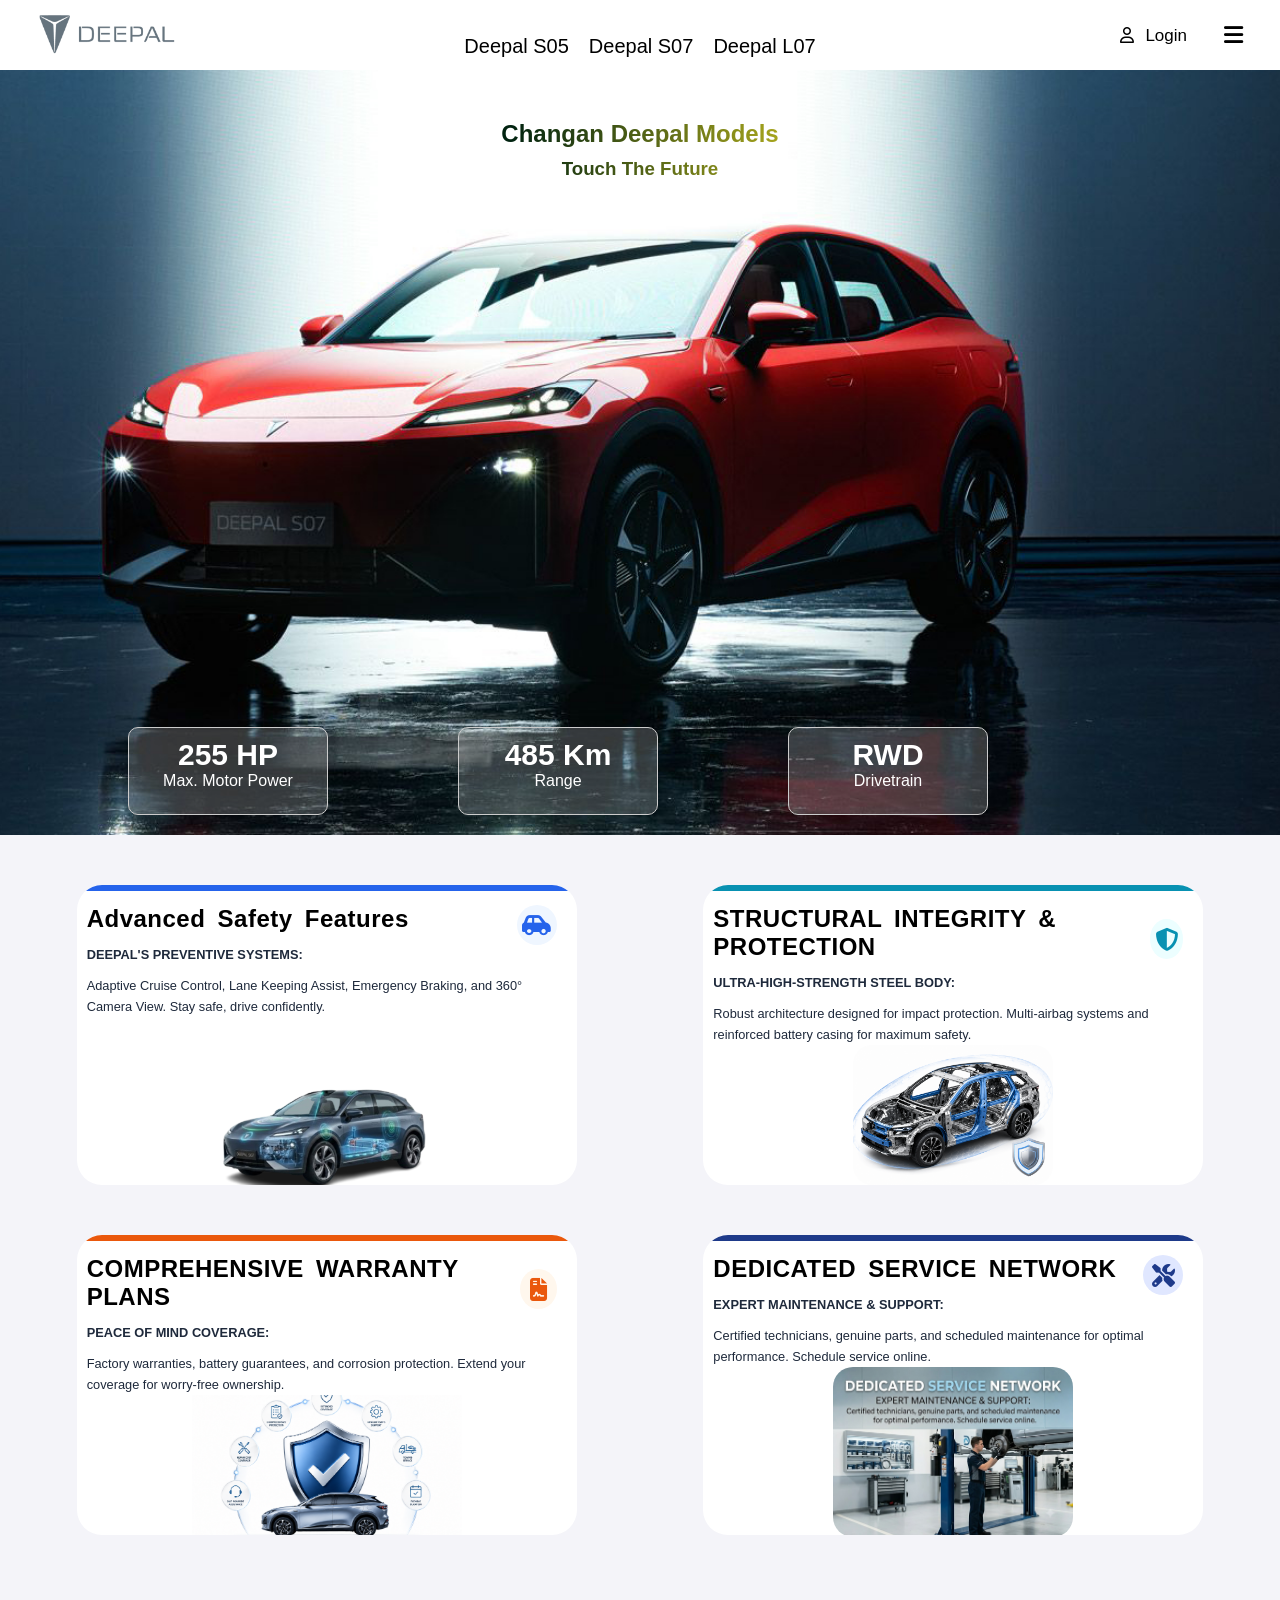
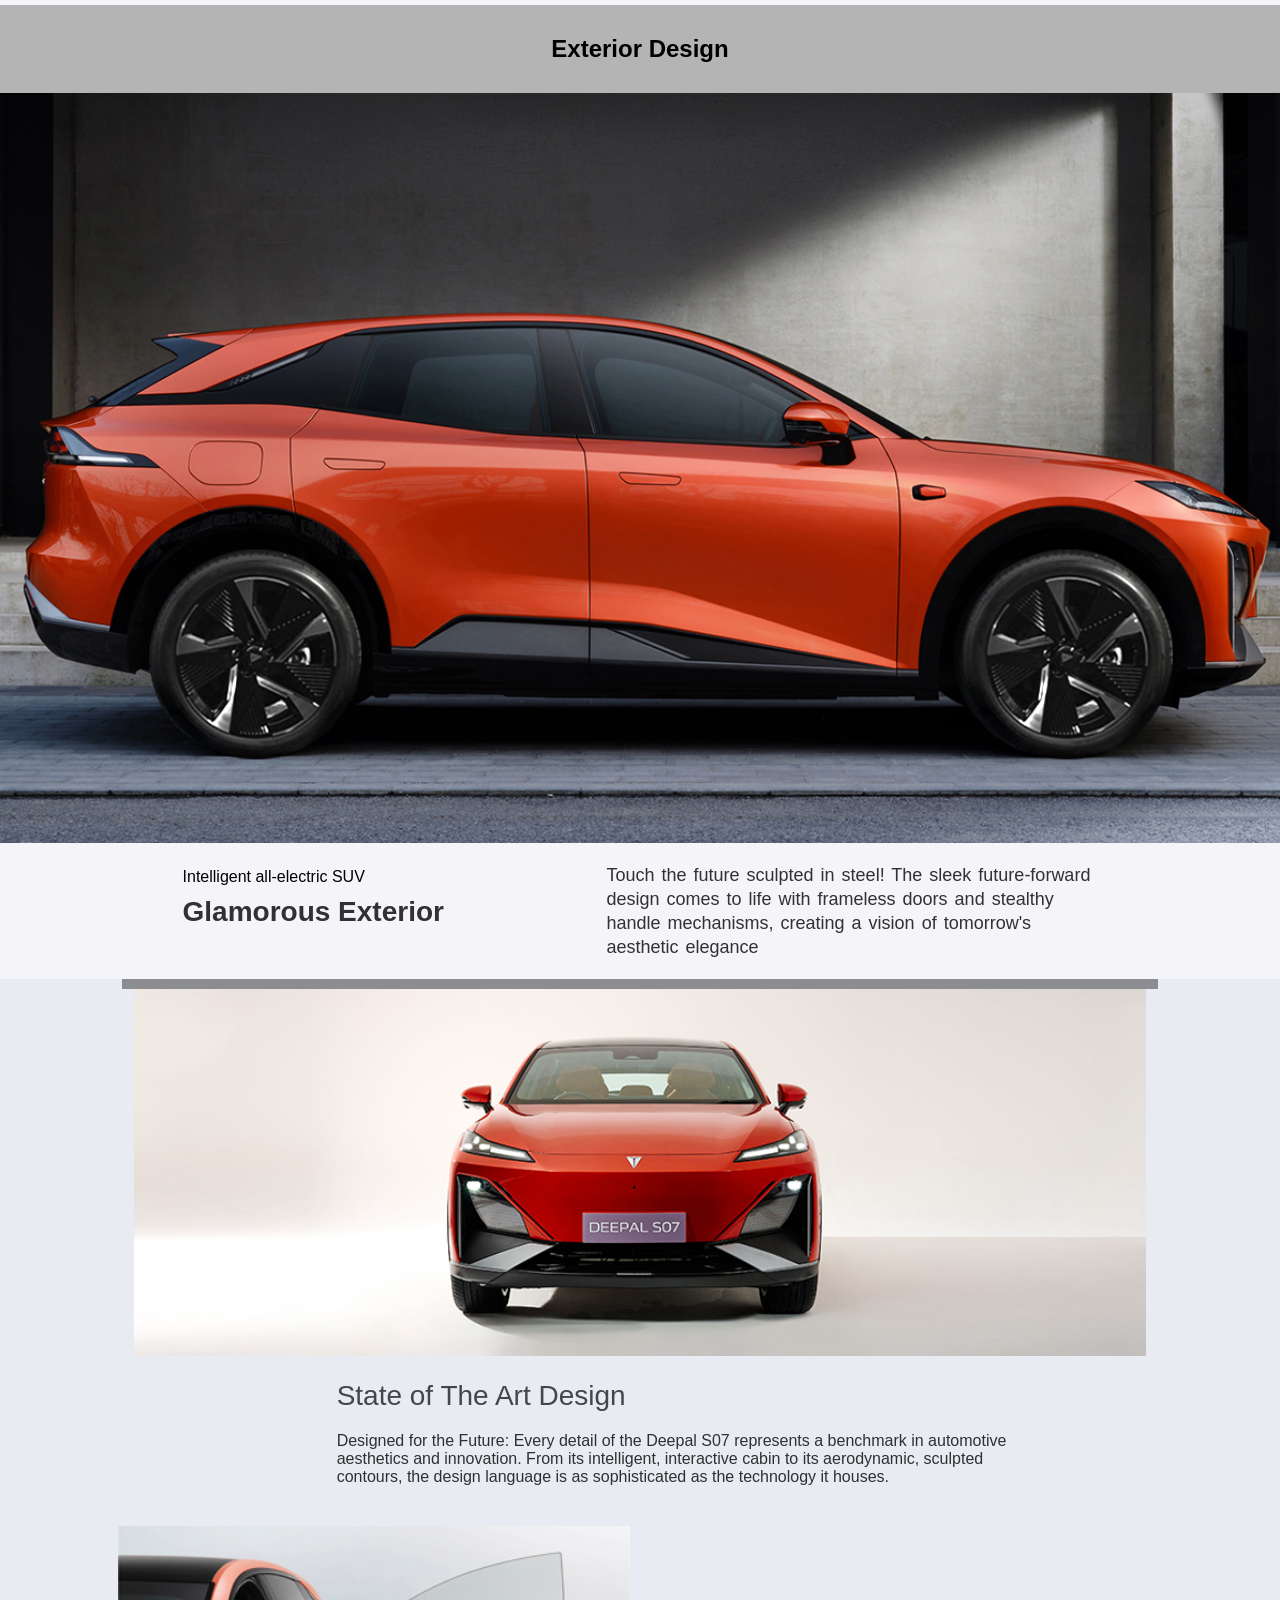
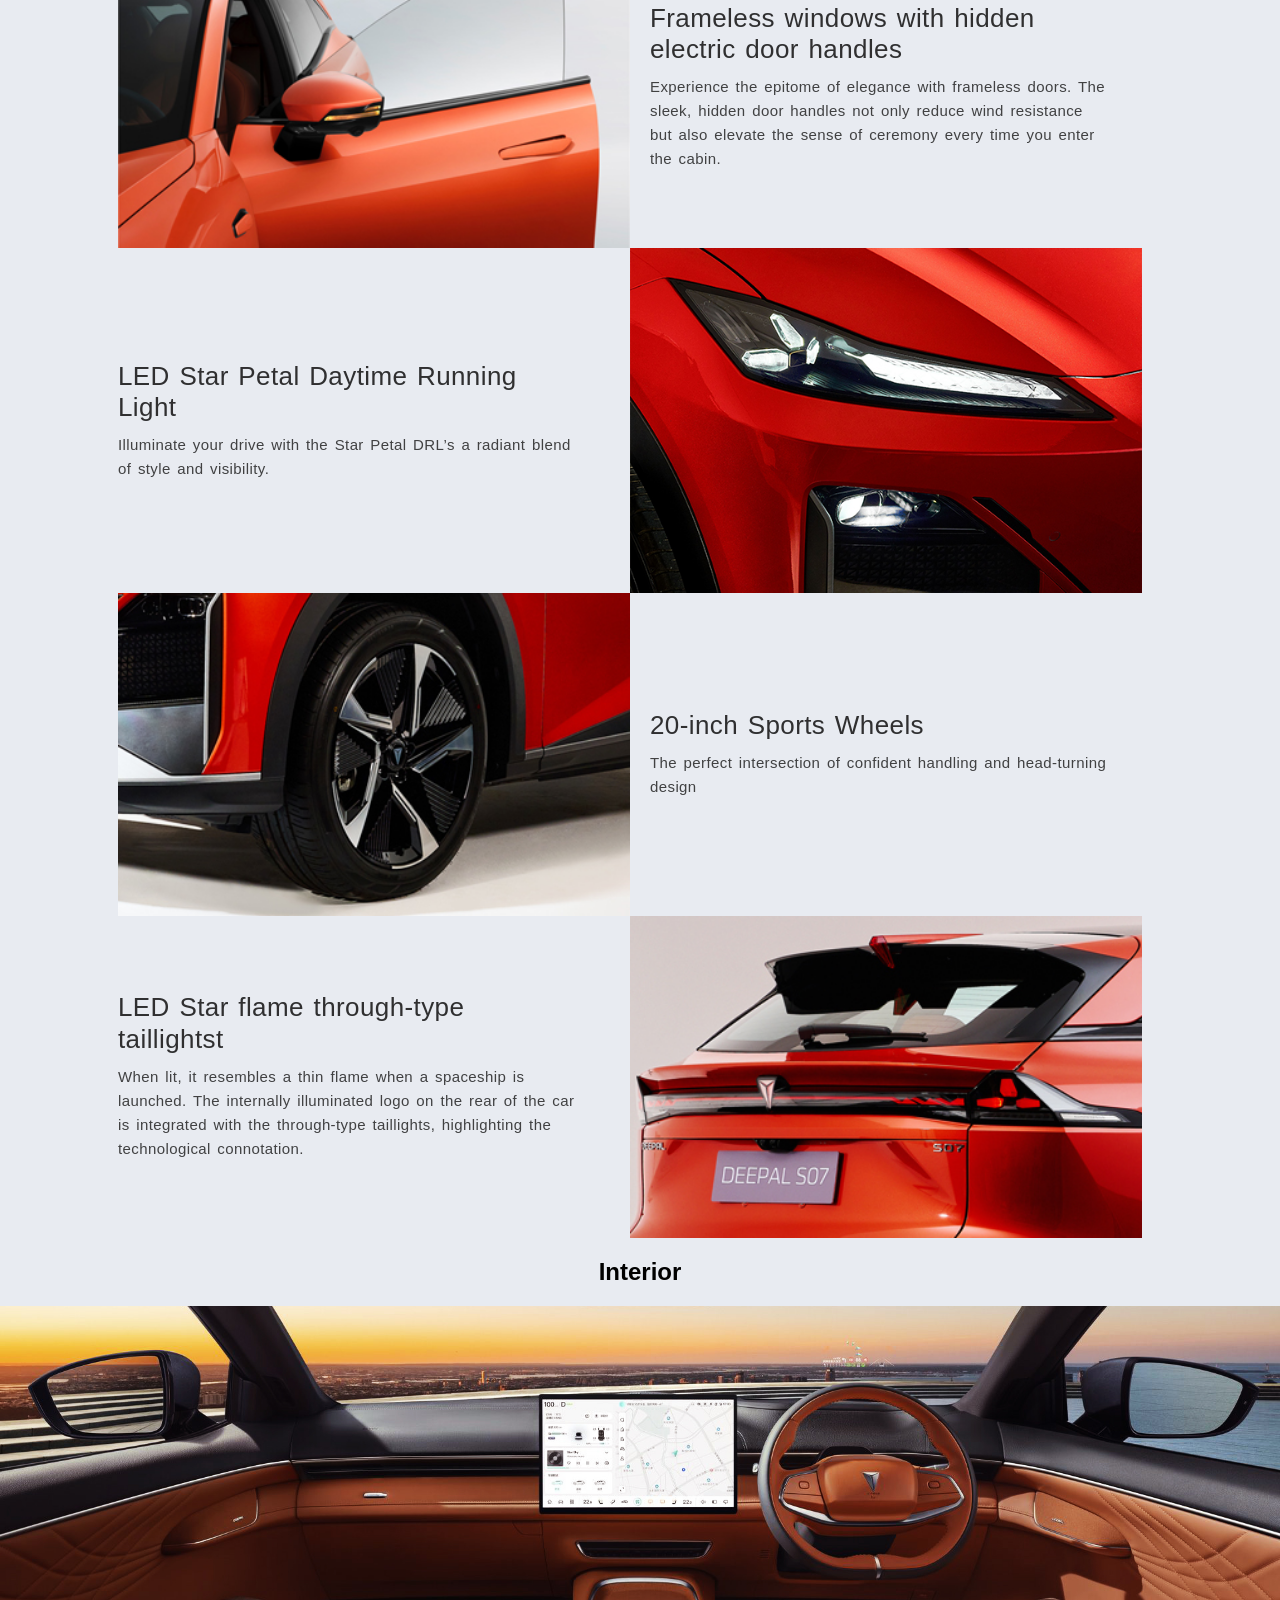
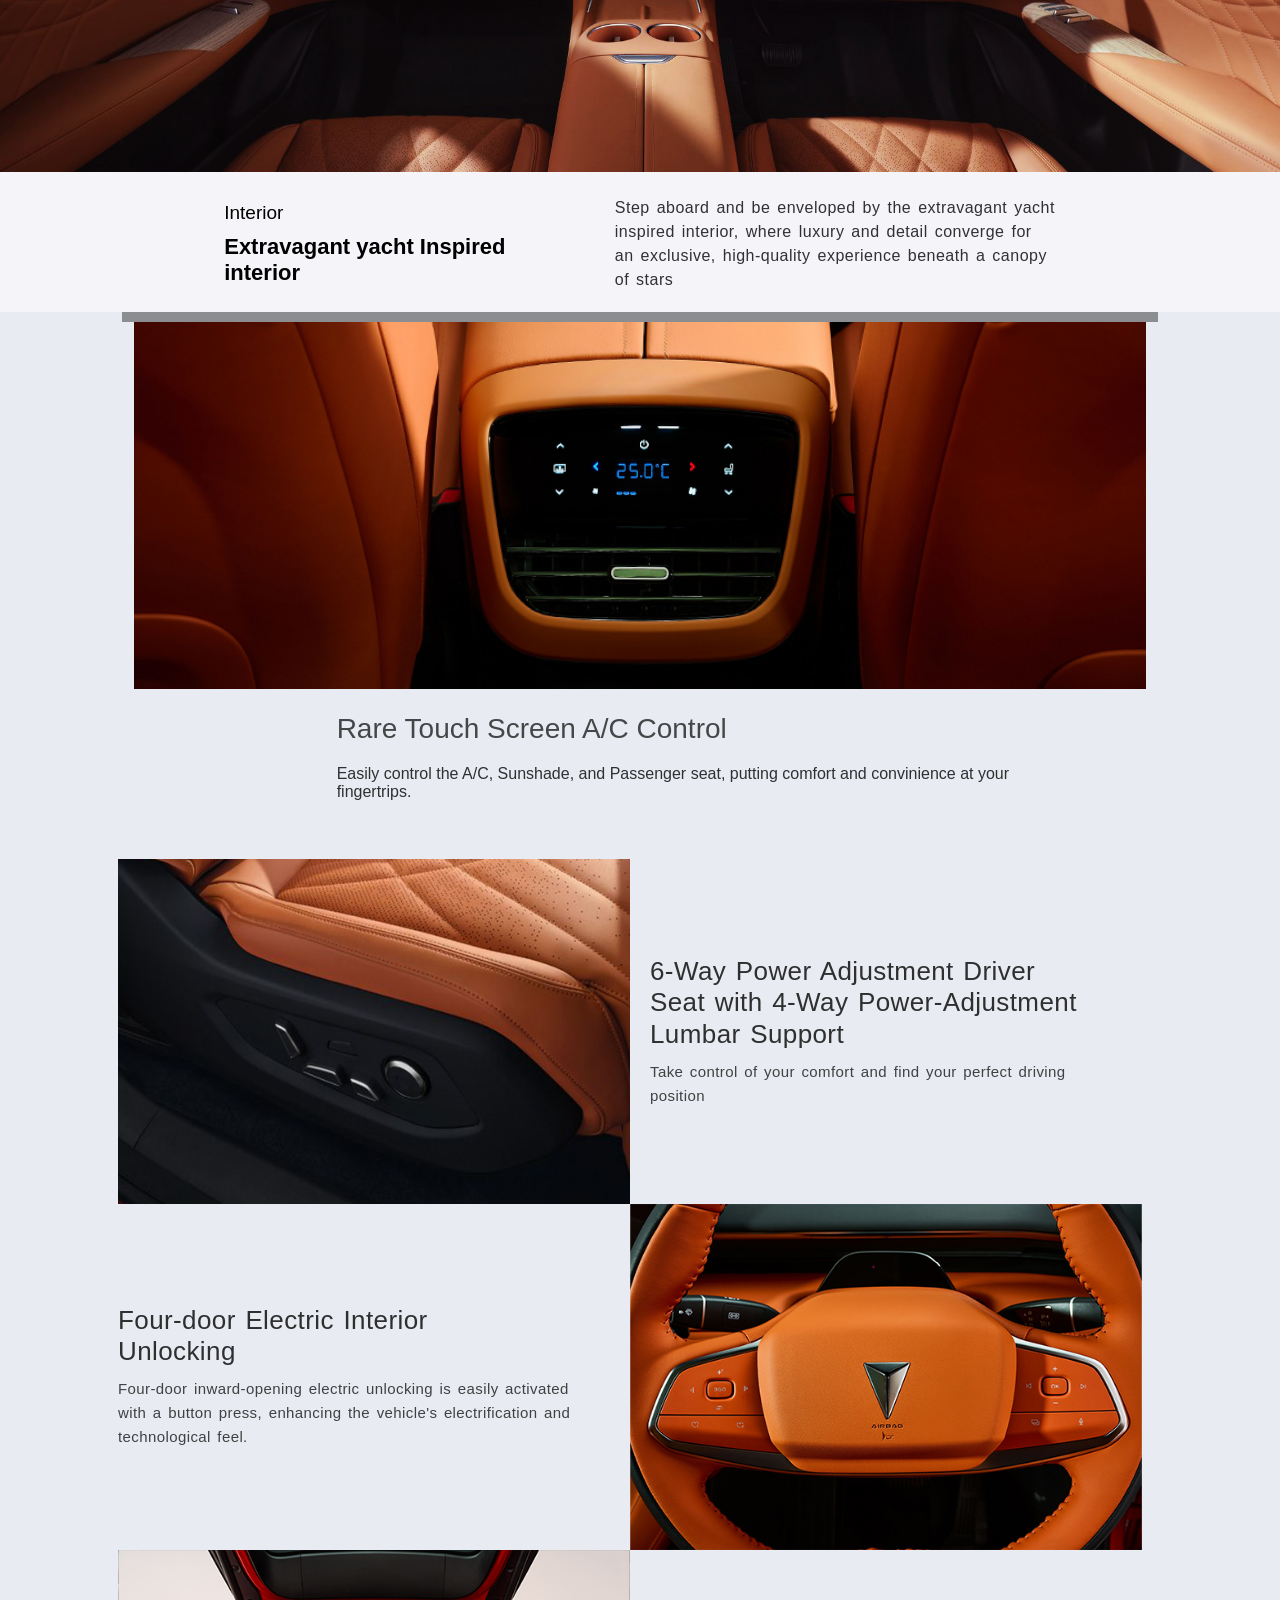
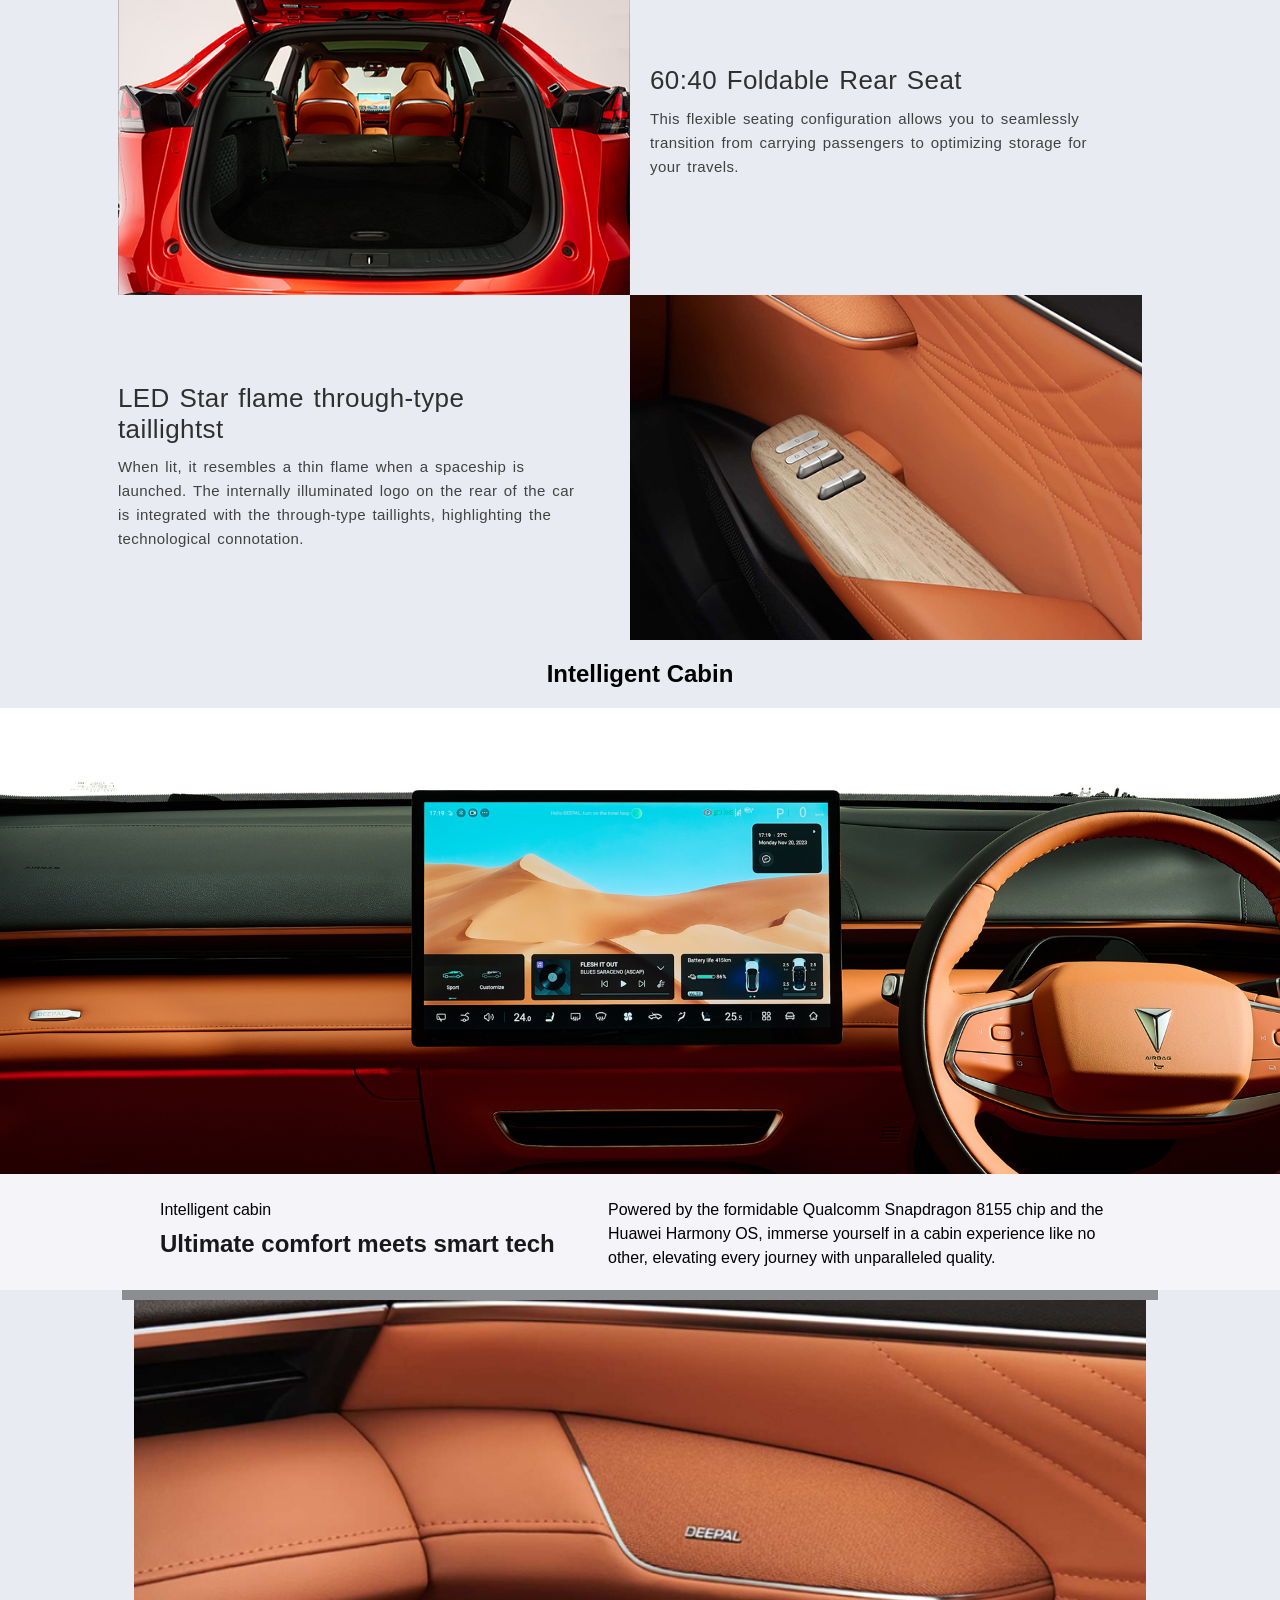
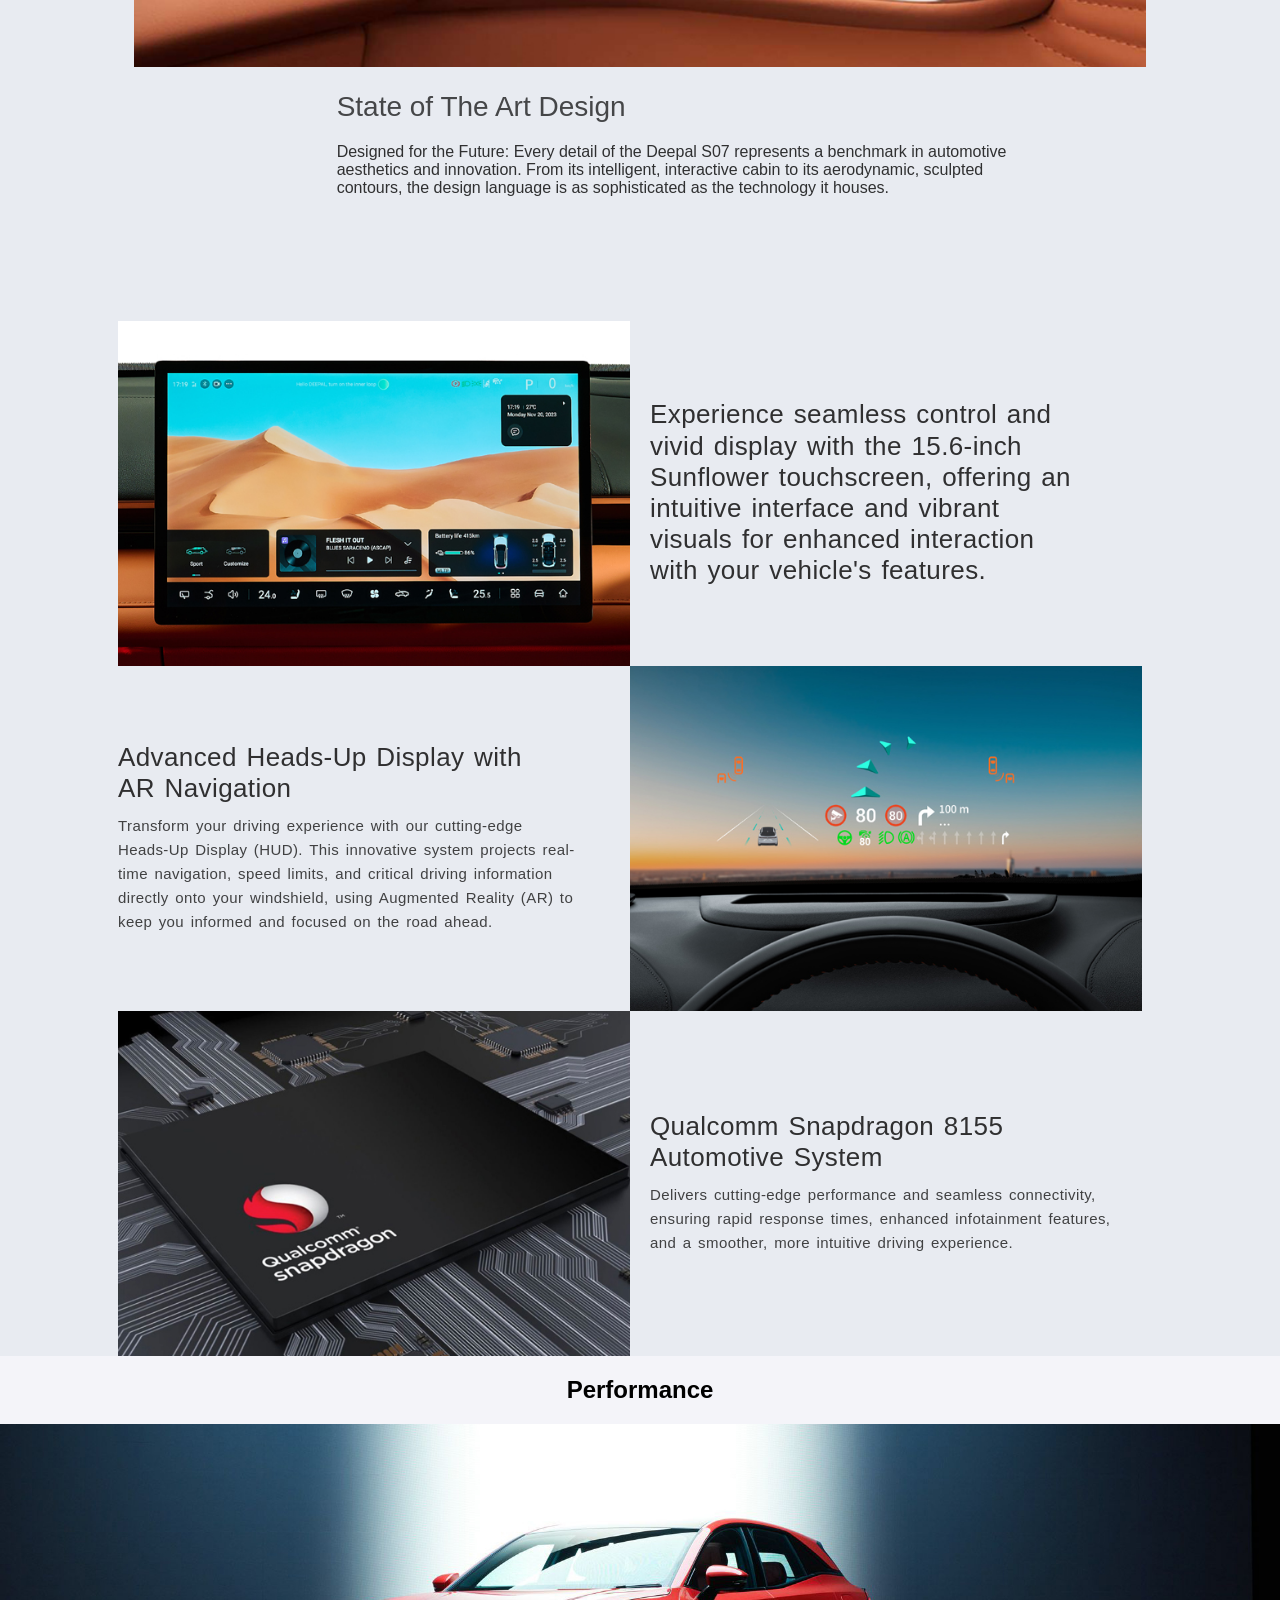
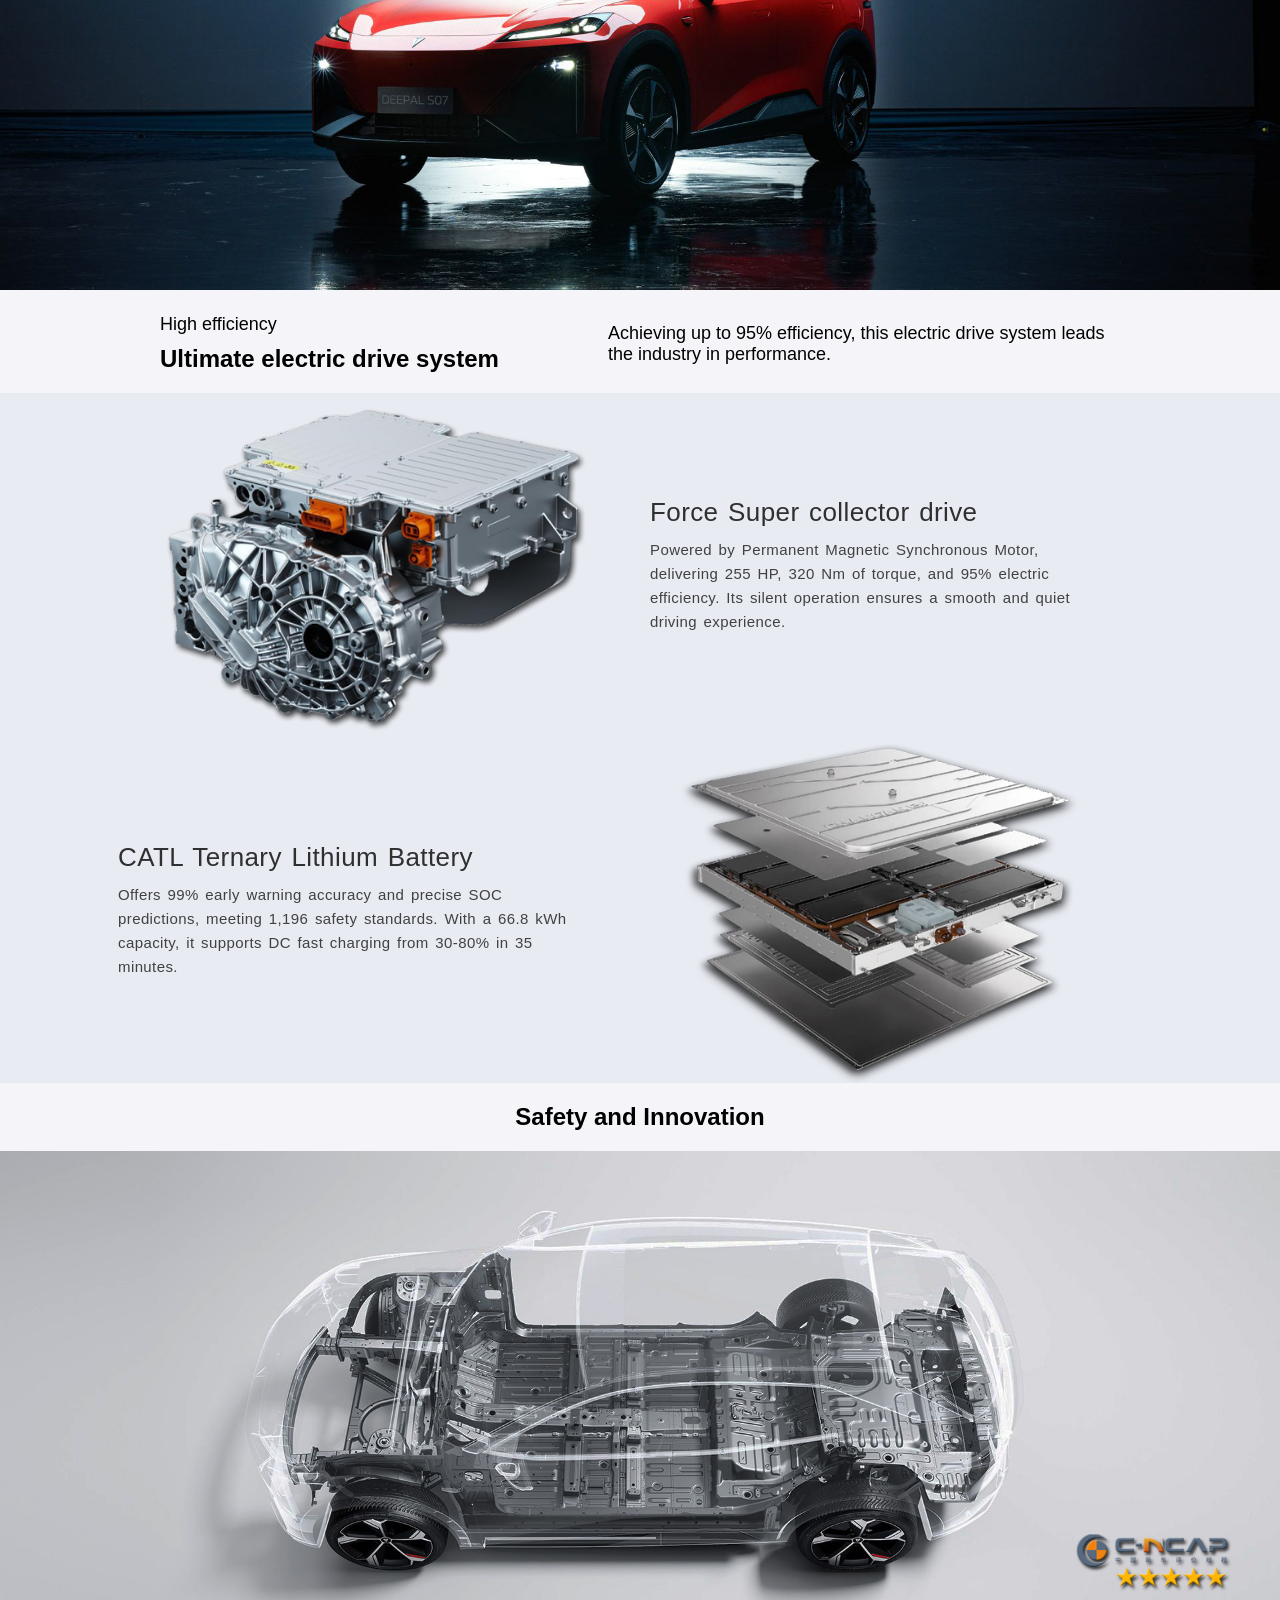
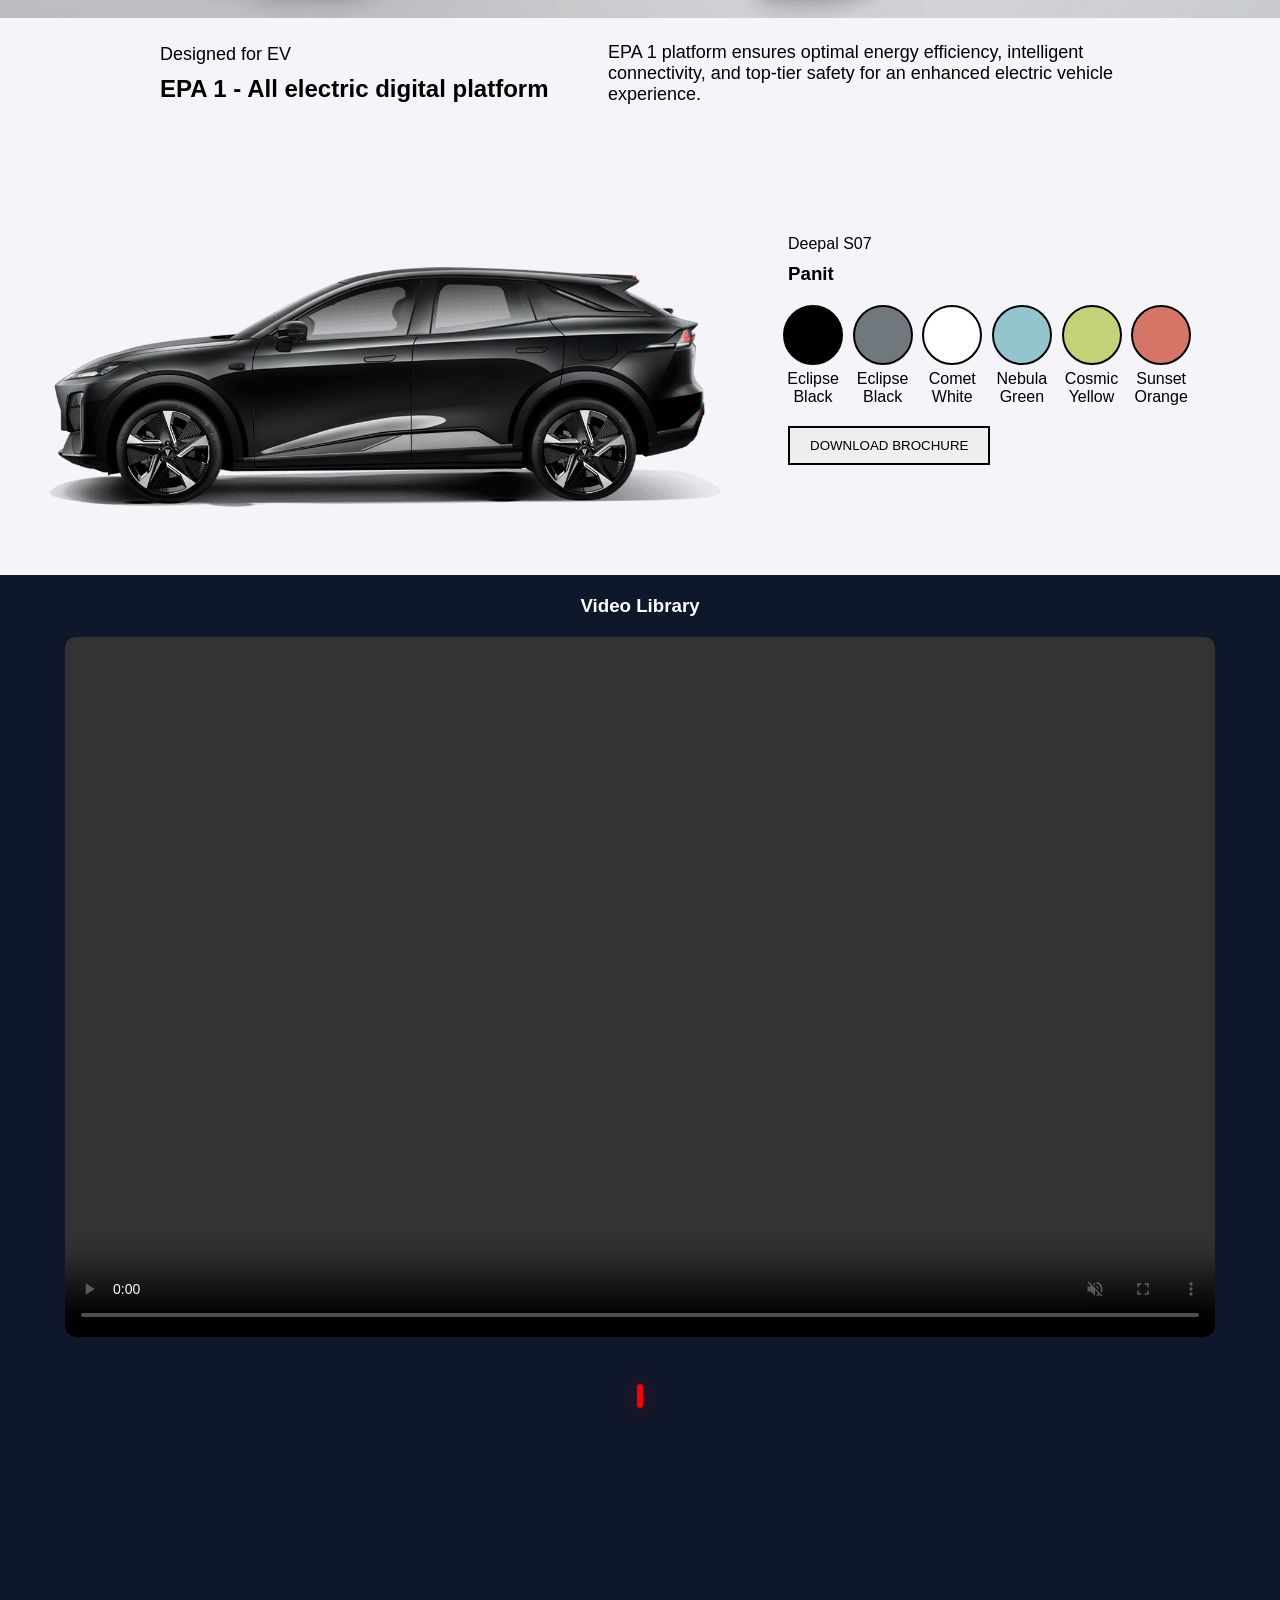
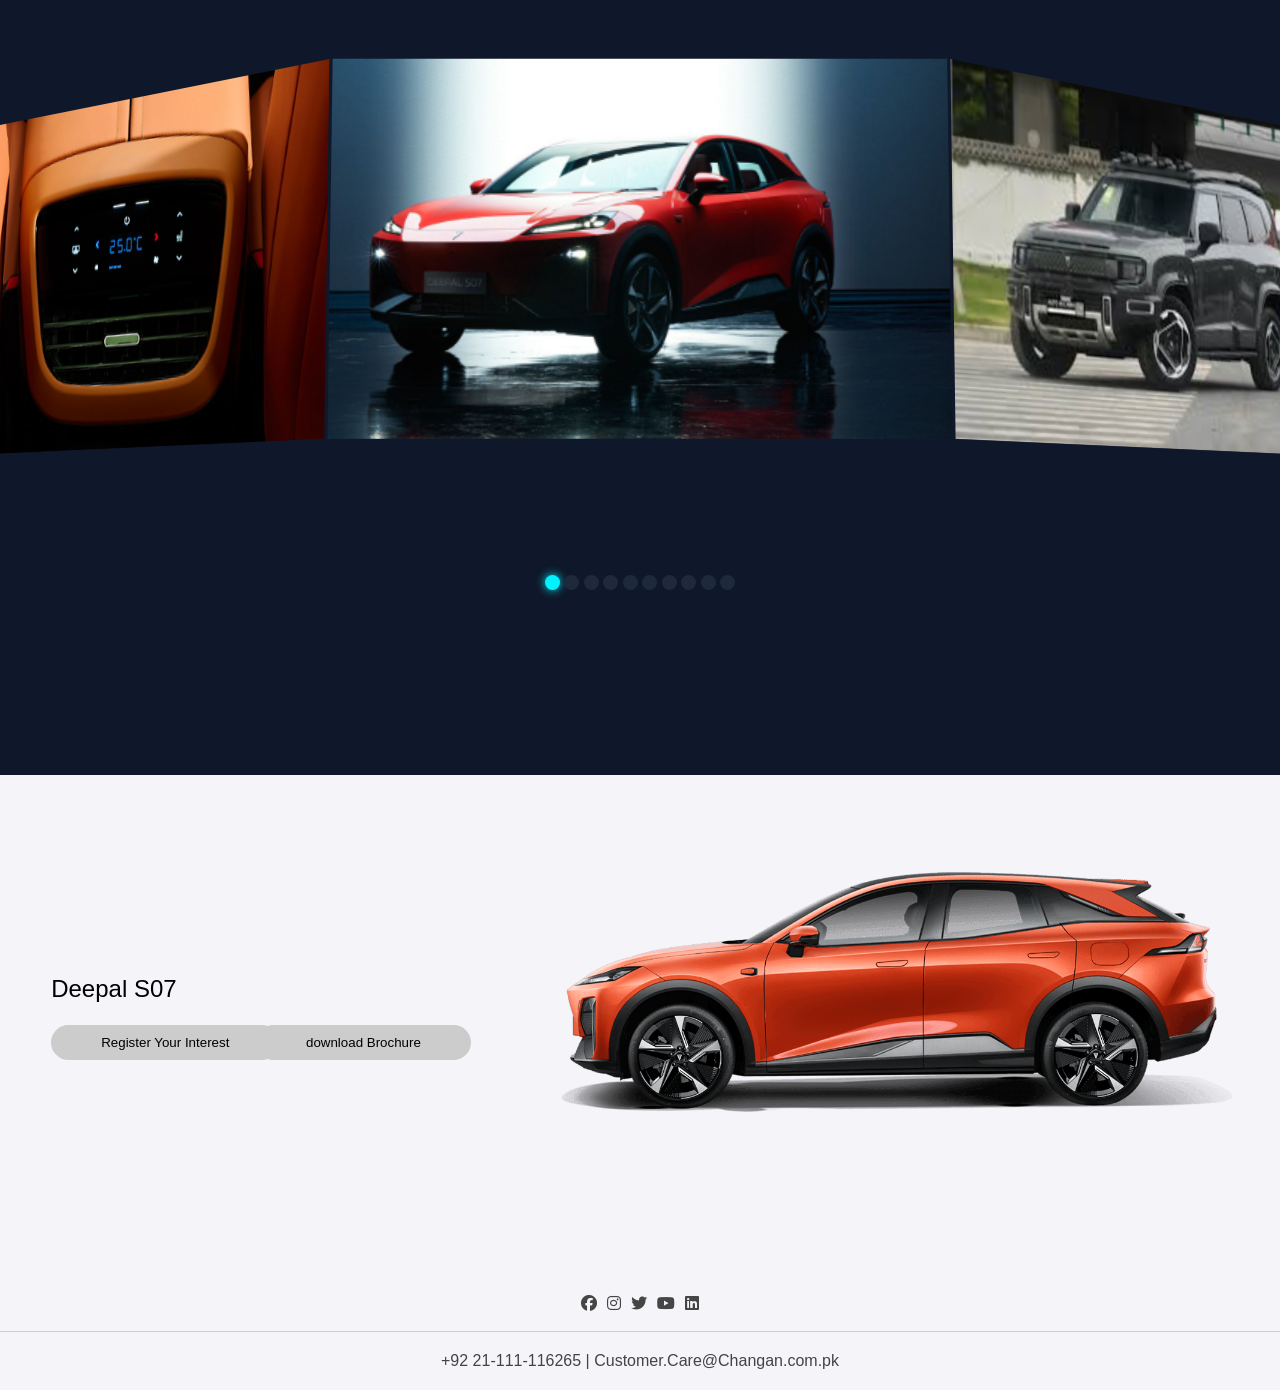
==== car-view.html @ d2bd4548 "Add files via upload" ====
<!DOCTYPE html>
<html lang="en">
<head>
    <meta charset="UTF-8">
    <meta name="viewport" content="width=device-width, initial-scale=1.0">
    <title>Changan Deepal Car view</title>
    <link rel="stylesheet" href="https://cdnjs.cloudflare.com/ajax/libs/font-awesome/6.4.2/css/all.min.css">
    <link rel="stylesheet" href="https://cdnjs.cloudflare.com/ajax/libs/animate.css/4.1.1/animate.min.css"/>
    <link href="https://fonts.googleapis.com/css2?family=Outfit:wght@300;400;600&family=Syne:wght@800&display=swap" rel="stylesheet">
    <link rel="stylesheet" href="https://cdnjs.cloudflare.com/ajax/libs/font-awesome/6.5.2/css/all.min.css">
    <link rel="stylesheet" href="car-view.css">
</head>
<body>
    <nav>
        <div class="logo">
           <a href="./index.html"> <img src="logo-deepal.png" alt=""> </a>
        </div>

        <ul class="nav-ul">
            <li><a href="#">Deepal S05</a></li>
            <li><a href="#">Deepal S07</a></li>
            <li><a href="#">Deepal L07</a></li>
        </ul>

        <div class="humberger">
            <div class="login">
                <i class="fa-regular fa-user"></i>
                <button>Login</button>
            </div>
            <input type="checkbox" name="" id="check" class="check">
            <label for="check">
                <i class="fa-solid fa-bars"></i>
            </label>

            
            <div class="drop-down">
            <label for="check" class="cross-icon">
                ✕
            </label>
                <ul>
                    <li><a href="#">Home</a></li>
                    <li><a href="#">Deepal S05</a></li>
                    <li><a href="#">Deepal S07</a></li>
                    <li><a href="#">Deepal L07</a></li>
                    <li><a href="#">Register your interest</a></li>
                    <li><a href="#">About Master Changan</a></li>
                    <li><a href="#">News & Events</a></li>
                    <li><a href="#">Newsletters</a></li>
                    <li><a href="#">Careers</a></li>
                    <li><a href="#">Privacy Policy</a></li>
                    <li><a href="#">Term & Conditions</a></li>
                    <li><a href="#">Contact Us</a></li>
                </ul>
            </div>
        </div>
    </nav>

    <section class="hero-section">

            <h1>Changan Deepal Models</h1>
            <h3>Touch The Future</h3>

            <div class="hero-lower-content">

                <div class="content-box">
                <h2>255 HP</h2>
                <p>Max. Motor Power</p>
                </div>

                <div class="content-box">
                <h2>485 Km</h2>
                <p>Range</p>
                </div>

                <div class="content-box">
                    <h2>RWD</h2>
                    <p>Drivetrain</p>
                </div>

            </div>

    </section>

    <section class="service-card-section">
        
        <div class="service-card animated-card">
        <div class="card-indicator-1"></div>

            <div class="card-heading-row">
            <h2>Advanced Safety Features</h2>
                <div class="card-icon color-blue blue">
                    <i class="fa-solid fa-car-side"></i>
                </div>
            </div>

            <div class="paragraph">
                <p class="highlight-text">DEEPAL'S PREVENTIVE SYSTEMS:</p>
                <p>Adaptive Cruise Control, Lane Keeping Assist, Emergency Braking, and 360° Camera View. Stay safe, drive confidently.</p>

                <div class="service-card-image-1">
                    <img src="./safety card image background .jpg" alt="">
                </div>

            </div>
        </div>

        <div class="service-card animated-card ser2">
        <div class="card-indicator-2"></div>

            <div class="card-heading-row">
            <h2>STRUCTURAL INTEGRITY & PROTECTION</h2>
                <div class="card-icon color-green green">
                    <i class="fa-solid fa-shield-halved"></i>
                </div>
            </div>

            <div class="paragraph">
                <p class="highlight-text">ULTRA-HIGH-STRENGTH STEEL BODY:</p>
                <p>Robust architecture designed for impact protection. Multi-airbag systems and reinforced battery casing for maximum safety.</p>

                <div class="service-card-image-2">
                    <img src="./protextion image 2.png" style="" alt="">
                </div>

            </div>
        </div>

        <div class="service-card animated-card">
        <div class="card-indicator-3"></div>

            <div class="card-heading-row">
            <h2>COMPREHENSIVE WARRANTY PLANS</h2>
                <div class="card-icon color-orange orange">
                    <i class="fa-solid fa-file-contract"></i>
                </div>
            </div>

            <div class="paragraph">
                <p class="highlight-text">PEACE OF MIND COVERAGE:</p>
                <p>Factory warranties, battery guarantees, and corrosion protection. Extend your coverage for worry-free ownership.</p>

                <div class="service-card-image-3" style="text-align: center;">
                    <img src="./warranty card image.png" alt="">
                </div>

            </div>
        </div>

        <div class="service-card animated-card">
        <div class="card-indicator-4"></div>

            <div class="card-heading-row">
            <h2>DEDICATED SERVICE NETWORK</h2>
                <div class="card-icon color-purple purple">
                    <i class="fa-solid fa-screwdriver-wrench"></i>
                </div>
            </div>

            <div class="paragraph">
                <p class="highlight-text">EXPERT MAINTENANCE & SUPPORT:</p>
                <p>Certified technicians, genuine parts, and scheduled maintenance for optimal performance. Schedule service online.</p>

                <div class="service-card-image-4" style="text-align: center;">
                    <img src="./service card image 4.jpg" alt="" style="text-align: center; width: 50%; height: 170px; border-radius: 20px;">
                </div>
            </div>
        </div>
    </section>


    <section class="exterior">
        <h1>Exterior Design</h1>

        <div class="exterior-image">
            <img src="./deepal-s07-banner-drive.jpg" alt="">
        </div>
    </section>

    <div class="exterior-heading">
        <div class="sub-heading">
            <p>Intelligent all-electric SUV</p>
            <p class="mini-heading">Glamorous Exterior</p>
        </div>

        <p class="para">
            Touch the future sculpted in steel! The sleek future-forward design comes to life with frameless doors and stealthy handle mechanisms, creating a vision of tomorrow's aesthetic elegance
        </p>
    </div>



  <div class="carousel">
    <div class="group">
        <div class="carousel-items"><img src="./deepal-s07-drive.jpg" alt="">
        <div class="carousel-heading">
            <p class="heading">State of The Art Design</p>
            <p>Designed for the Future: Every detail of the Deepal S07 represents a benchmark in automotive aesthetics and innovation. From its intelligent, interactive cabin to its aerodynamic, sculpted contours, the design language is as sophisticated as the technology it houses.</p>
        </div>
    </div>
        <div class="carousel-items"><img src="./deepal-s07-drive 1.jpg" alt="">
        <div class="carousel-heading">
            <p class="heading">A Side Profile with a statement of electic confidence</p>
            <p class="description">True confidence doesn't shout; it stands out. Deepal’s side profile embodies a harmonious synergy between dynamic lines and aerodynamic efficiency. With flush-handle technology and sleek, sculpture-like form,</p>
        </div>
        </div>
        <div class="carousel-items"><img src="./deepal-s07-sllde-drive 3.jpg" alt="">
        <div class="carousel-heading">
            <p class="heading">A Vision of Power and Grace:</p>
            <p class="description">DEEPAL is the pioneer of CHANGAN Auto's Mission of Green and Intelligent Plan. Driven by the rapid technological advancement that fuels our curiosity for the unknown, we venture into future technologies. </p>
        </div>
        </div>
    </div>
  </div>


  <section class="split-section">
    <div class="first-split split">
        <div class="split-image">
            <img src="./deepal-s7-exterior-item 1.jpg" alt="">
        </div>

        <div class="split-content">
            <p class="split-heading">Frameless windows with hidden electric ​door handles</p>
            <p>Experience the epitome of elegance with ​frameless doors. The sleek, hidden door ​handles not only reduce wind resistance but ​also elevate the sense of ceremony every ​time you enter the cabin.</p>
        </div>
    </div>

    <div class="second-split split">
        <div class="split-content">
            <p class="split-heading">LED Star Petal Daytime Running Light</p>
            <p>Illuminate your drive with the Star Petal ​DRL’s a radiant blend of style and visibility.</p>
        </div>
        <div class="split-image">
            <img src="./deepal-s7-exterior-item 2.jpg" alt="">
        </div>
    </div>

    <div class="third-split split">
        <div class="split-image">
            <img src="deepal-s7-exterior-item 3.jpg" alt="">
        </div>

        <div class="split-content">
            <p class="split-heading">20-inch Sports Wheels</p>
            <p>The perfect intersection of confident ​handling and head-turning design</p>
        </div>
    </div>

    <div class="fourth-split split">
        <div class="split-content">
            <p class="split-heading">LED Star flame through-type taillightst</p>
            <p>When lit, it resembles a thin flame when ​a spaceship is launched. The internally ​illuminated logo on the rear of the car is ​integrated with the through-type ​taillights, highlighting the technological ​connotation.</p>
        </div>
        <div class="split-image">
            <img src="./deepal-s7-exterior-item 4.jpg" alt="">
        </div>
    </div>
  </section>

  <section class="interior-section">
    <h1>Interior</h1>
    <div class="interior-image">
        <img src="car inside image.jpg" alt="">
    </div>
    <div class="interior-content">
        <div class="interior-heading">
            <p>Interior</p>
            <p class="mini-heading">Extravagant yacht Inspired interior</p>
        </div>
        <p class="description">Step aboard and be enveloped by the extravagant yacht inspired interior, ​where luxury and detail converge for an exclusive, high-quality experience ​beneath a canopy of stars</p>
    </div>
  </section>

  <section class="carousel">
    <div class="group">
        <div class="carousel-items">
            <img src="car screen image.jpg" alt="">
            <div class="carousel-heading">
            <p class="heading">Rare Touch Screen A/C Control</p>
            <p class="description">Easily control the A/C, Sunshade, and Passenger seat, putting comfort and convinience at your fingertrips. </p>
        </div>
        </div>
        <div class="carousel-items">
            <img src="carousel-image.jpg" alt="">
            <div class="carousel-heading">
            <p class="heading">Panoramic Roof</p>
            <p class="description">Easily control the A/C, Sunshade, and Passenger seat, putting comfort and convinience at your fingertrips.Easily control the A/C, Sunshade, and Passenger seat, putting comfort and convinience at your fingertrips. </p>
        </div>
        </div>
        <div class="carousel-items">
            <img src="carousel image 2.jpg" alt="">
            <div class="carousel-heading">
            <p class="heading">Camouflaged Air Vents</p>
            <p class="description">Easily control the A/C, Sunshade, and Passenger seat, putting comfort and convinience at your fingertrips.and convinience at your fingertrips. </p>
        </div>
        </div>
    </div>
  </section>

  <section class="split-section">
    <div class="fifth-split split">
        <div class="split-image">
            <img src="./car seat image.jpg" alt="">
        </div>

        <div class="split-content">
            <p class="split-heading">6-Way Power Adjustment Driver Seat ​with 4-Way Power-Adjustment Lumbar ​Support</p>
            <p>Take control of your comfort and find ​your perfect driving position</p>
        </div>
    </div>

    <div class="sixth-split split">
        <div class="split-content">
            <p class="split-heading">Four-door Electric Interior Unlocking</p>
            <p>Four-door inward-opening electric ​unlocking is easily activated with a ​button press, enhancing the vehicle's ​electrification and technological feel.</p>
        </div>
        <div class="split-image">
            <img src="./car handel.jpg" alt="">
        </div>
    </div>

    <div class="seventh-split split">
        <div class="split-image">
            <img src="car diggi.jpg" alt="">
        </div>

        <div class="split-content">
            <p class="split-heading">60:40 Foldable Rear Seat</p>
            <p>This flexible seating configuration allows you ​to seamlessly transition from carrying ​passengers to optimizing storage for your ​travels.</p>
        </div>
    </div>

    <div class="eight-split split">
        <div class="split-content">
            <p class="split-heading">LED Star flame through-type taillightst</p>
            <p>When lit, it resembles a thin flame when ​a spaceship is launched. The internally ​illuminated logo on the rear of the car is ​integrated with the through-type ​taillights, highlighting the technological ​connotation.</p>
        </div>
        <div class="split-image">
            <img src="./car card image.jpg" alt="">
        </div>
    </div>
  </section>

  <section class="intelligent-cabin">
    <h1>Intelligent Cabin</h1>
    <div class="intelligent-image">
        <img src="car inside front image.jpg" alt="">
    </div>

    <div class="intelligent-content">
        <div class="intelligent-heading">
            <p>Intelligent cabin</p>
            <p class="mini-heading">Ultimate comfort meets smart tech</p>
        </div>
        <p>Powered by the formidable Qualcomm Snapdragon 8155 chip and the Huawei Harmony OS, immerse yourself in a cabin experience like no other, elevating every ​journey with unparalleled quality.</p>
    </div>
  </section>

  <div class="carousel">
    <div class="group">
        <div class="carousel-items"><img src="./car inside gate image.jpg" alt="">
        <div class="carousel-heading">
            <p class="heading">State of The Art Design</p>
            <p>Designed for the Future: Every detail of the Deepal S07 represents a benchmark in automotive aesthetics and innovation. From its intelligent, interactive cabin to its aerodynamic, sculpted contours, the design language is as sophisticated as the technology it houses.</p>
        </div>
    </div>
        <div class="carousel-items"><img src="./car inside gate slide 2.png" alt="">
        <div class="carousel-heading">
            <p class="heading">A Side Profile with a statement of electic confidence</p>
            <p class="description">True confidence doesn't shout; it stands out. Deepal’s side profile embodies a harmonious synergy between dynamic lines and aerodynamic efficiency. With flush-handle technology and sleek, sculpture-like form,</p>
        </div>
        </div>
        <div class="carousel-items"><img src="./car inside gate slide 3.jpg" alt="">
        <div class="carousel-heading">
            <p class="heading">A Vision of Power and Grace:</p>
            <p class="description">DEEPAL is the pioneer of CHANGAN Auto's Mission of Green and Intelligent Plan. Driven by the rapid technological advancement that fuels our curiosity for the unknown, we venture into future technologies. </p>
        </div>
        </div>
    </div>
  </div>

  <section class="split-section">
    <div class="fifth-split split">
        <div class="split-image">
            <img src="./car screen image 2.jpg" alt="">
        </div>

        <div class="split-content">
            <p class="split-heading">Experience seamless control and vivid display ​with the 15.6-inch Sunflower touchscreen, ​offering an intuitive interface and vibrant ​visuals for enhanced interaction with your ​vehicle's features.</p>
        </div>
    </div>

    <div class="sixth-split split">
        <div class="split-content">
            <p class="split-heading">Advanced Heads-Up Display with AR ​Navigation</p>
            <p>Transform your driving experience with our ​cutting-edge Heads-Up Display (HUD). This ​innovative system projects real-time ​navigation, speed limits, and critical driving ​information directly onto your windshield, ​using Augmented Reality (AR) to keep you ​informed and focused on the road ahead.</p>
        </div>
        <div class="split-image">
            <img src="./car screen image 3.jpg" alt="">
        </div>
    </div>

    <div class="seventh-split split">
        <div class="split-image">
            <img src="laptop image.jpg" alt="">
        </div>

        <div class="split-content">
            <p class="split-heading">Qualcomm Snapdragon 8155 Automotive System</p>
            <p>Delivers cutting-edge performance and seamless connectivity, ensuring rapid response times, enhanced infotainment features, and a smoother, more intuitive driving experience.</p>
        </div>
    </div>
    </div>
  </section>

  <section class="performance">
    <h1>Performance</h1>
    <div class="performance-image">
        <img src="car banner image 2.jpg" alt="">
        <div class="performance-content">
            <div class="performance-heading">
                <p>High efficiency</p>
                <p class="mini-heading">Ultimate electric drive system</p>
            </div>
            <p>Achieving up to 95% efficiency, this electric drive system leads the industry in ​performance.</p>
        </div>
    </div>
  </section>

  <section class="split-section">
    <div class="fifth-split split">
        <div class="split-image">
            <img src="./car engine image.png" alt="">
        </div>

        <div class="split-content">
            <p class="split-heading">Force Super collector drive</p>
            <p>Powered by Permanent Magnetic Synchronous Motor, delivering 255 HP, 320 Nm of torque, and 95% electric efficiency. Its silent operation ensures a smooth and quiet driving experience.</p>
        </div>
    </div>

    <div class="sixth-split split">
        <div class="split-content">
            <p class="split-heading">CATL Ternary Lithium Battery</p>
            <p>Offers 99% early warning accuracy and precise SOC predictions, meeting 1,196 safety standards. With a 66.8 kWh capacity, it supports DC fast charging from 30-80% in 35 minutes.</p>
        </div>
        <div class="split-image">
            <img src="./car engine image 2.png" alt="">
        </div>
    </div>
  </section>

  <section class="performance">
    <h1>Safety and Innovation</h1>
    <div class="performance-image">
        <img src="car cover image.jpg" alt="">
        <div class="performance-content">
            <div class="performance-heading">
                <p>Designed for EV</p>
                <p class="mini-heading">EPA 1 - All electric digital platform</p>
            </div>
            <p>EPA 1 platform ensures optimal energy efficiency, intelligent connectivity, and top-​tier safety for an enhanced electric vehicle experience.</p>
        </div>
    </div>

    <section class="car-color-section">
        <input type="radio" name="color" id="color1" checked>
        <input type="radio" name="color" id="color2">
        <input type="radio" name="color" id="color3">
        <input type="radio" name="color" id="color4">
        <input type="radio" name="color" id="color5">
        <input type="radio" name="color" id="color6">

            <div class="car-color">
            </div>
            <div class="main-color-section">

            <div class="color-heading">
                 <p>Deepal S07</p>
            <h3>Panit</h3>
            </div>
            <div class="color-control">

            <div class="btn-1-div">
            <label for="color1" class="color-btn-1"></label>
            <p>Eclipse Black</p>
            </div>

            <div>
            <label for="color2" class="color-btn-2"></label>
            <p>Eclipse Black</p>
            </div>

            <div>
            <label for="color3" class="color-btn-3"></label>
            <p>Comet White</p>
            </div>

            <div>
            <label for="color4" class="color-btn-4"></label>
            <p>Nebula Green</p>
            </div>

            <div>
            <label for="color5" class="color-btn-5"></label>
            <p>Cosmic Yellow</p>
            </div>
            
            <div>
            <label for="color6" class="color-btn-6"></label>
            <p>Sunset Orange</p>
            </div>
        </div>

        <div class="color-download">
            <button>Download Brochure</button>
        </div>
        </div>
    </section>

  <section class="video-library-section">
    <h1>Video Library</h1>
    <div class="main-video-container">
        <div class="video-div" id="video1">
            <video src="./car video 1.mp4" muted controls></video>
        </div>

        <div class="video-div" id="video2">
            <video src="./car video 2.mp4" muted controls></video>
        </div>

        <div class="video-div" id="video3">
            <video src="./car video 3.mp4" muted controls></video>
        </div>
    </div>

    <div class="video-playlist-section">
        <div class="play-list  list-card-1">
            <a href="#video1">
            <img src="https://encrypted-tbn0.gstatic.com/images?q=tbn:ANd9GcS8-hfhjKwmvpj1w7hE7y0DVzs_fhsPoEkTWQ&s" alt="">
            </a>
        </div>

        <div class="play-list list-card-2">
            <a href="#video2">
            <img src="https://encrypted-tbn0.gstatic.com/images?q=tbn:ANd9GcRISqfw-DyZmmwLex-xhVmKuzlOWR5jOi7VnA&s" alt="">
            </a>
        </div>

        <div class="play-list list-card-3">
            <a href="#video3">
            <img src="https://encrypted-tbn0.gstatic.com/images?q=tbn:ANd9GcSY4y5SlwGL853bRyUZKU8EV3KLxyFKJxnkPw&s" alt="">
            </a>
        </div>
    </div>
  </section>

  </section>
        <!-- 3d card zone -->
  <section class="stage-3d-zone">
    <input type="radio" name="radio" id="btn1" checked>
    <input type="radio" name="radio" id="btn2">
    <input type="radio" name="radio" id="btn3">
    <input type="radio" name="radio" id="btn4">
    <input type="radio" name="radio" id="btn5">
    <input type="radio" name="radio" id="btn6">
    <input type="radio" name="radio" id="btn7">
    <input type="radio" name="radio" id="btn8">
    <input type="radio" name="radio" id="btn9">
    <input type="radio" name="radio" id="btn10">

    <section class="stage-rotatore">
        <div class="cards e1" style="--e:1"></div>
        <div class="cards e2" style="--e:2"></div>
        <div class="cards e3" style="--e:3"></div>
        <div class="cards e4" style="--e:4"></div>
        <div class="cards e5" style="--e:5"></div>
        <div class="cards e6" style="--e:6"></div>
        <div class="cards e7" style="--e:7"></div>
        <div class="cards e8" style="--e:8"></div>
        <div class="cards e9" style="--e:9"></div>
        <div class="cards e10" style="--e:10"></div>
    </section>

    <section class="stage-controller">
        <label for="btn1" class="stage-btn"></label>
        <label for="btn2" class="stage-btn"></label>
        <label for="btn3" class="stage-btn"></label>
        <label for="btn4" class="stage-btn"></label>
        <label for="btn5" class="stage-btn"></label>
        <label for="btn6" class="stage-btn"></label>
        <label for="btn7" class="stage-btn"></label>
        <label for="btn8" class="stage-btn"></label>
        <label for="btn9" class="stage-btn"></label>
        <label for="btn10" class="stage-btn"></label>
    </section>
  </section>


  <section class="last-section">
    <div class="last-btn-section">
        <p>Deepal S07</p>
        <button class="last-btn-1">Register Your Interest</button>
        <button class="last-btn-2">download Brochure</button>
        </div>

        <div class="car-image">
            <img src="./orange car image.png" alt="">
        </div>
  </section>
  <div class="last-icon-section">
    <i class="fa-brands fa-facebook"></i>
        <i class="fa-brands fa-instagram"></i>
        <i class="fa-brands fa-twitter"></i>
        <i class="fa-brands fa-youtube"></i>
        <i class="fa-brands fa-linkedin"></i>
  </div>

  <footer>
    +92 21-111-116265   |   Customer.Care@Changan.com.pk
  </footer>
</body>
</html>
---- car-view.css ----
*{
    margin: 0;
    padding: 0;
    box-sizing: border-box;
    font-family: Arial, Helvetica, sans-serif;
}
body{
    background-color: #f4f4f9;
}

nav{
    padding: 10px 30px;
    position: relative;
    display: flex;
    justify-content: space-between;
    /* align-items: center; */
    background-color: #fff;
}

.logo{
    width: 300px;
    height: 50px;
}

.logo img{
    width: 100%;
    height: 100%;
    cursor: pointer;
}

.nav-ul{
    z-index: 1001;
    display: flex;
    list-style: none;
    gap: 20px;
    position: absolute;
    top: 50%;
    left: 50%;
    transform: translateX(-50%);
    font-size: 20px;
}

.nav-ul li{
    position: relative;
}
.nav-ul li::after{
    content: '';
    position: absolute;
    left: 0;
    bottom: -5px;
    right: 0;
    width: 0;
    height: 3px;
    background-color: black;
    transition: 0.4s;
}
.nav-ul li:hover::after{
    width: 100%;
}

ul li a{
    text-decoration: none;
    color: black;
}
.humberger{
    display: flex;
    gap: 30px;
    align-items: center;
    /* margin-top: 25px; */
}

.humberger i{
    padding: 7px;
}

.humberger i:hover{
    background-color: #ccc;
    border-radius: 50%;
}
.humberger label{
    font-size: 22px;
    cursor: pointer;
}

.humberger .login button{
    border: none;
    background-color: transparent;
    font-size: 17px;
    cursor: pointer;
}
.humberger .login i{
    cursor: pointer;
}

#check{
    display: none;
}

#check:checked~.drop-down{
    display: block;
    z-index: 1000;
}

#check:checked~label~.drop-down .cross-icon{
    display: block;
    padding: 8px;


}
.cross-icon:hover{
    background-color: #ccc;
    border-radius: 50%;
}

.drop-down:has(#cross:checked){
    display:none;
}

.drop-down:has(.cross-icon:checked) + #check
#cross{
    display: none;
    position: absolute;
}

.cross-icon{
    margin-left: auto;
    position: absolute;
    top: 0;
    left: 250px;
    margin: 20px 0;
}

.drop-down{
    width: 300px;
    height: 100vh;
    padding-top: 0px;
    /* padding-left: 20px; */
    position: fixed;
    top: 0;
    right: 0;;
    background-color: #f2f2f2;
    display: none;
}

.drop-down ul{
    list-style: none;
    display: grid;
    /* gap: 35px; */
    font-size: 18px;
    background-color: transparent;
    margin-top: 60px;
}
.drop-down ul li{
    padding: 10px 20px;
}

.drop-down ul li:hover{
    background-color: #b4b4b4;
}

.hero-section{
    width: 100%;
    height: 85vh;
    background-image: url(./car\ banner\ image\ 2.jpg);
    background-repeat: no-repeat;
    background-size: cover;
    background-position: center;
    position: relative;
}

.hero-section h1{
    text-align: center;
    padding: 50px 0 0 0;
    background: linear-gradient(to left ,#012310 30% ,#ed2 10%,#012310 60%);
    -webkit-background-clip: text;
    -webkit-text-fill-color: transparent;
}
.hero-section h3{
    text-align: center;
    margin-top: 10px;
    background: linear-gradient(to left ,#012310 30% ,#ed2 10%,#012310 60%); 
    -webkit-background-clip: text;
    -webkit-text-fill-color: transparent;
}

.hero-lower-content{
    color: white;
    position: absolute;
    top: 73vh;
    left:10%;

    display: flex;
    gap: 130px;
}


.content-box{
    padding: 10px;
    border-radius: 10px;
    border: 1px solid #ccc;
    background-color: rgba(255, 255, 255, 0.2);
    width:  200px;
    height: 5.5em;
}

.hero-lower-content h2{
    font-size: 30px;
    text-align: center;
}

.hero-lower-content p{
    text-align: center;
}

/* service card section */
.service-card-section{
    width: 100%;
    /* height: 500px; */
    padding: 50px 0;
    display: flex;
    flex-wrap: wrap;
    gap: 50px;
    justify-content: space-evenly;
}
.service-card{
    width: 500px;
    height: 300px;
    border-radius: 25px;
    background-color: #ffffff;
    padding: 10px;
    position: relative;
    overflow: hidden;
}
.animated-card{
    animation: delay 1s cubic-bezier(0.25, 1, 0.5, 1) both;
        /* transition: transform 0.4s cubic-bezier(0.25, 1, 0.5, 1), box-shadow 0.4s ease; */
}

.animated-card:nth-child(1){
    animation-delay: 0s;
}

.animated-card:nth-child(2){
    animation-delay: 0.2s;
}
.animated-card:nth-child(3){
    animation-delay: 0.4s;
}
.animated-card:nth-child(4){
    animation-delay: 0.6s;
}
@keyframes delay{
    from{
        opacity: 0;
        transform: translateY(-30px);
    }
    to{
        opacity: 1;
        transform: translateY(0);
    }
}

.card-indicator-1{
    width: 100%;
    height: 6px;
    background-color: #2563eb;
    position: absolute;
    top: 0;
    left: 0;
}
.card-indicator-2{
    width: 100%;
    height: 6px;
    background-color: #0891b2;
    position: absolute;
    top: 0;
    left: 0;
}
.card-indicator-3{
    width: 100%;
    height: 6px;
    background-color:  #ea580c;
    position: absolute;
    top: 0;
    left: 0;
}
.card-indicator-4{
    width: 100%;
    height: 6px;
    background-color: #1e3a8a;
    position: absolute;
    top: 0;
    left: 0;
}
.card-heading-row{
    width: calc(100% - 10px);
    display: flex;
    justify-content: space-between;
    padding-top: 10px;
    align-items: center;
}

.card-heading-row .card-icon{
    width: 40px;
    height: 40px;
    display: flex;
    justify-content: center;
    align-items: center;
    border-radius: 50%;
    background: #ecfeff; /* Halka cyan background */
    color: #0891b2;
}

.ser2{

}

.card-heading-row h2{
    font-size: 1.5rem;
    font-weight: 600;
    word-spacing: 5px;
    letter-spacing: 0.5px;
    margin-bottom: 12px;
}

.card-heading-row .card-icon.color-blue{
    font-size: 23px;
     background: #eff6ff; 
     color: #2563eb;
}

.card-icon.color-green{
    background: #ecfeff; 
    color: #0891b2;
    font-size: 23px;
}

.card-icon.color-orange{
    font-size: 23px;
    background: #fff7ed; 
    color: #ea580c;
}

.card-icon.color-purple{
    font-size: 23px;
    background: #e0e7ff;
    color: #1e3a8a;
}

.highlight-text{
    font-size: 1rem;
    font-weight: 700;
    color: #1e293b;
    margin-bottom: 10px;
    text-transform: uppercase;
}

.paragraph p{
    font-size: 0.8rem;
    color: #1e293b;
    line-height: 1.3rem;
}
.service-card-image-1{
    width: 280px;
     height: 210px;
      border-radius: 20px;
    margin-inline: auto;
}
.service-card-image-1 img{
    width: 100%;
    height: 100%;
    object-fit: cover;
    border-radius: 20px;
}
.service-card-image-2{
    width: 200px; height: 140px; border-radius: 20px;
    margin-inline: auto;
}

.service-card-image-2 img{
    width: 100%;
    height: 100%;
    object-fit: cover;
    border-radius: 20px;
}


.service-card-image-3{
    width: 270px;
    height: 140px;
    /* text-align: center; */
    margin-inline: auto;
}

.service-card-image-3 img{
    width: 100%;
    height: 100%;
    object-fit: cover;
}

.exterior{
    margin-top: 20px;
    background-color: #b4b4b4;
}

.exterior h1{
    text-align: center;
    padding: 30px 0;
}

.exterior-image{
    width: 100%;
    height: 750px;
}

.exterior-image img{
    width: 100%;
    height: 100%;
    object-fit: cover;
}


/* 3d card zone */

.stage-3d-zone{
    width: 100%;
    height: 800px;
    display: flex;
    flex-direction: column;
    justify-content: center;
    align-items: center;
    perspective: 2000px;
    overflow: hidden;
    background-color: #0f172a;

}

.stage-rotatore{
    width: 420px;
    height: 20em;
    transform-style: preserve-3d;
    transition: transform 1s cubic-bezier(0.25, 1, 0.5, 1);
    position: relative;
}

.cards{
    flex-shrink: 0;
    flex-basis: 0;
    width: 420px;
    height: 260px;
    transform: rotateY(calc(var(--e) * 36deg)) translateZ(650px);
    position: absolute;
    backface-visibility: hidden;
    background-color: #1e293b;
}

.e1{
    background-image: url(./car\ banner\ image\ 2.jpg);
    background-position: center;
    background-repeat: no-repeat;
    background-size: cover;
    object-fit: cover;
}

.e2{
    background-image: url(./scroll\ btn\ car.jpg);
    background-position: center;
    background-repeat: no-repeat;
    background-size: cover;
}

.e3{
    background-image: url(./scroll\ btn\ car\ 2.jpg);
    background-position: center;
    background-repeat: no-repeat;
    background-size: cover;
}
.e4{
    background-image: url(./scroll\ btn\ car\ 3.jpg);
    background-position: center;
    background-repeat: no-repeat;
    background-size: cover;
}
.e5{
    background-image: url(./scroll\ btn\ car\ 4.jpg);
    background-position: center;
    background-repeat: no-repeat;
    background-size: cover;
}
.e6{
    background-image: url(./scroll\ btn\ car\ 5.jpg);
    background-position: center;
    background-repeat: no-repeat;
    background-size: cover;
}
.e7{
    background-image: url(./scroll\ btn\ car\ 6.jpg);
    background-position: center;
    background-repeat: no-repeat;
    background-size: cover;
}
.e8{
    background-image: url(./scroll\ btn\ car\ 7.jpg);
    background-position: center;
    background-repeat: no-repeat;
    background-size: cover;
}
.e9{
    background-image: url(./scroll\ btn\ car\ 8.jpg);
    background-position: center;
    background-repeat: no-repeat;
    background-size: cover;
}
.e10{
    background-image: url(./car\ screen\ image.jpg);
    background-position: center;
    background-repeat: no-repeat;
    background-size: cover;
}

input{
    display: none;
}

.stage-controller{
    position: absolute;
    top: 75%;
}

.stage-btn{
    width: 15px;
    height: 15px;
    border-radius: 50%;
    border: 1px solid transparent;
    display: inline-block;
    background-color: #1e293b;
    /* color: #0891b2; */
    cursor: pointer;
    transition: all 0.3s ease;
}

.stage-btn:hover{
    background-color: #0891b2;
    box-shadow: 0 0 10px #0891b2;
}
#btn1:checked ~ .stage-rotatore ~.stage-controller label[for="btn1"],
#btn2:checked ~ .stage-rotatore ~.stage-controller label[for="btn2"],
#btn3:checked ~ .stage-rotatore ~.stage-controller label[for="btn3"],
#btn4:checked ~ .stage-rotatore ~.stage-controller label[for="btn4"],
#btn5:checked ~ .stage-rotatore ~.stage-controller label[for="btn5"],
#btn6:checked ~ .stage-rotatore ~.stage-controller label[for="btn6"],
#btn7:checked ~ .stage-rotatore ~.stage-controller label[for="btn7"],
#btn8:checked ~ .stage-rotatore ~.stage-controller label[for="btn8"],
#btn9:checked ~ .stage-rotatore ~.stage-controller label[for="btn9"],
#btn10:checked ~ .stage-rotatore ~.stage-controller label[for="btn10"]{
    background-color: #00f2fe;
    box-shadow: 0 0 10px #00f2fe;
}

#btn1:checked ~ .stage-rotatore{
    transform: rotateX(5deg) rotateY(-36deg);
}
#btn2:checked ~ .stage-rotatore{
    transform: rotateX(5deg) rotateY(-72deg);
}
#btn3:checked ~ .stage-rotatore{
    transform: rotateX(5deg) rotateY(-108deg);
}
#btn4:checked ~ .stage-rotatore{
    transform: rotateX(5deg) rotateY(-144deg);
}
#btn5:checked ~ .stage-rotatore{
    transform: rotateX(5deg) rotateY(-180deg);
}
#btn6:checked ~ .stage-rotatore{
    transform: rotateX(5deg) rotateY(-216deg);
}
#btn7:checked ~ .stage-rotatore{
    transform: rotateX(5deg) rotateY(-252deg);
}
#btn8:checked ~ .stage-rotatore{
    transform: rotateX(5deg) rotateY(-288deg);
}
#btn9:checked ~ .stage-rotatore{
    transform: rotateX(5deg) rotateY(-324deg);
}
#btn10:checked ~ .stage-rotatore{
    transform: rotateX(5deg) rotateY(-360deg);
}

/*exterior heading section  */

.exterior-heading{
    width: 100%;
    height: 35%;
    padding: 20px;
    display: flex;
    justify-content: space-evenly;
}

.exterior-heading .sub-heading{
    /* width: 0%; */
    display: flex;
    flex-direction: column;
    gap: 10px;
    padding: 5px;
}

.exterior-heading .sub-heading .mini-heading{
    font-size: 28px;
    font-weight: 600;
    color: rgba(0, 0, 1, 0.8);
}

.exterior-heading .para{
    width: 40%;
    font-size: 18px;
    color: rgba(0, 0, 0, 0.8);
    word-spacing: 2px;
    line-height: 1.5rem;
    font-family:  'Segoe UI', Tahoma, Geneva, Verdana, sans-serif;
}

/* carousel */
.carousel{
    width: 100%;
    height: max-content;
    display: flex;
    justify-content: center;
    align-items: center;
    background-color: #e8ebf1;
    position: relative;
}

.carousel::before{
    content: '';
    width: 81%;
    height: 10px;
    position: absolute;
    top: 0px;
    left: center;
    background-color: #8b8d91;
    z-index: 1;
}

.carousel .group{
    width: 79%;
    height: max-content;
    padding-bottom: 40px;
    display: flex;
    overflow-x: auto;
    scroll-behavior: smooth;
    scroll-snap-type: x mandatory;
    position: sticky;
    anchor-name: --group;
}

.group::-webkit-scrollbar{
    display: none;
}

.group::scroll-button(right) , .group::scroll-button(left){
    content: '❯';
    width: 50px;
    height: 50px;
    font-size: 30px;
    border: 2px solid #ccc;
    background-color: rgba(0, 0, 1, 0.2);
    border-radius: 5px;
    position: absolute;
    position-anchor: --group;
    top: anchor(40%);
    right: anchor(95%);
    color: white;
    cursor: pointer;
}
.group[disabled]::scroll-button(right) , .group[disabled]::scroll-button(left){
    opacity: 0.4;
}

.group::scroll-button(left){
    content: '❮';
    position: absolute;
    position-anchor: --group;
    top: anchor(40%);
    left: anchor(5%);
}

.carousel .group .carousel-items{
    width: 100%;
    height: 80%;
    overflow-y: hidden;
    flex-shrink: 0;
    scroll-snap-align: start;
}

.carousel .group .carousel-items img{
    width: 100%;
    height: 100%;
    object-fit: cover;
}

.carousel-heading{
    width: 70%;
    margin-left: 20%;
}

.carousel-heading .heading{
    font-size: 28px;
    font-weight: 500;
    margin-block: 20px;
    color: rgba(0, 0, 0, 0.7);
}

.carousel-heading p{
    color: rgba(1, 1, 1, 0.8);
}

/* split section  */

.split-section{
    width: 100%;
    height: max-content;
    background-color: #e8ebf1;
    display: flex;
    flex-direction: column;
    align-items: center;
}

.split{
    width: 100%;
    display: flex;
    /* gap: 20px; */
    justify-content:center;
    /* margin-bottom: 1000px; */
}

.split .split-content{
    display: flex;
    flex-direction: column;
    gap: 10px;
    justify-content: center;
    width: 40%;
}
.split .split-heading{
    width: 85%;
    line-height: 1.2em;
    font-size: 26px;
    font-weight: 500;
    word-spacing: 2px;
    color: rgba(1, 0, 0, 0.8); */ */
    /* letter-spacing: 1px; */
}

.split-content p{
    width: 90%;
    line-height: 1.5rem;
    letter-spacing: 0.4px;
    font-size: 15px;
    word-spacing: 2px;
    color: rgba(22, 22, 22, 0.8);
} 

.split .split-image{
    width: 40%;
    height: auto;
    margin-right: 20px;
}
.split-image img{
    width: 100%;
    height: 100%;
}
/* interior  */
.interior-section{
    width: 100%;
    
}

.interior-section h1{
    text-align: center;
    padding-block: 20px;
    /* margin-block: 20px; */
    background-color: #e8ebf1;
}
.interior-section .interior-image{
    width: 100%;
}

img{
    width: 100%;
    /* height: ; */
}

.interior-content{
    padding: 20px 10px;
    display: flex;
    align-items: center;
    gap: 6%;
    justify-content: center;
}
.interior-content .interior-heading{
    width: 25%;
    display: flex;
    flex-direction: column;
    gap: 10px;
}

.interior-heading p{
    font-size: 19px;
}

.interior-heading .mini-heading{
    font-size: 22px;
    font-weight: 600;
}

.interior-content .description{
    width: 35%;
    letter-spacing: 0.5px;
    word-spacing: 2px;
    line-height: 1.5rem;
    color: rgba(0, 0, 1, 0.8);
}
.intelligent-cabin h1{
    padding-block: 20px;
    background-color: #e8ebf1;
    text-align: center;
}
.intelligent-image{
    width: 100%;
}

.intelligent-content{
    width: 100%;
    padding-block: 20px;
    display: flex;
    justify-content: center;
}

.intelligent-heading{
    width: 35%;
    display: flex;
    flex-direction: column;
    gap: 10px;
}
.intelligent-heading .mini-heading{
    width: 100%;
    font-size: 24px;
    font-weight: 600;
    color: rgba(1, 1, 1, 0.9);
}
.intelligent-content p{
    width: 40%;
    line-height: 1.5rem;
}
.performance h1{
    padding-block: 20px;
    text-align: center;
}
.performance-image{
    width: 100%;
    height: max-content;
}
.performance-content{
    width: 100%;
    padding-block: 20px;
    display: flex;
    flex-wrap: wrap;
    justify-content: center;
    align-items: center;
}
.performance-heading{
    width: 35%;
    display: flex;
    flex-direction: column;
    gap: 10px;
}
.performance-heading .mini-heading{
    width: 100%;
    font-size: 24px;
    font-weight: 600;
}
.performance-content p{
    width: 40%;
    font-size: 18px;

}

/* car color section  */
.car-color-section{
    width: 100%;
    display: flex;
    flex-wrap: wrap;
    align-items: center;
}
.car-color{
    width: 60%;
    height: 450px;
    min-width: 350px;
    overflow: hidden;
}
.main-color-section{
    width: 40%;
    display: flex;
    gap: 20px;
    flex-direction: column;
}
.color-heading{
    margin-left: 20px;
    display: flex;
    flex-direction: column;
    gap: 10px;
}

.color-control{
    display: flex;
    gap: 2%;
    flex-wrap: wrap;
    padding: 0 15px;

}

.color-control label{
    display: inline-block;
    width: 60px;
    height: 60px;
    border: 2px solid black;
    border-radius: 50%;
}
.color-control div{
    display: flex;
    gap: 5px;
    flex-direction: column;
    align-items: center;
}
.color-control p{
    width: 60px;
    text-align: center;
}
.color-btn-1{background-color: #000000;}
.color-btn-2{background-color: #70787d;}
.color-btn-3{background-color: #ffffff;}
.color-btn-4{background-color: #93c5ce;}
.color-btn-5{background-color: #c3d277;}
.color-btn-6{background-color: #d47566;}

#color1:checked ~ .car-color{
    background-image: url(./black\ car\ image.png);
     background-position: center;
    background-size: contain;
    background-repeat: no-repeat;
}
#color2:checked ~ .car-color{
    background-image: url(gray\ car\ image.png);
    background-position: center;
    background-size: contain;
    background-repeat: no-repeat;
}
#color3:checked ~ .car-color{
    background-image: url(./white\ car\ image.png);
    background-position: center;
    background-size: contain;
    background-repeat: no-repeat;
}
#color4:checked ~ .car-color{
    background-image: url(./green\ car\ image.png);
     background-position: center;
    background-size: contain;
    background-repeat: no-repeat;
}
#color5:checked ~ .car-color{
    background-image: url(yellow\ car\ image.png);
    background-position: center;
    background-size: contain;
    background-repeat: no-repeat;
}
#color6:checked ~ .car-color{
    background-image: url(./orange\ car\ image.png);
    background-position: center;
    background-size: contain;
    background-repeat: no-repeat;
}
.color-download{
    width: 100%;
    padding-left: 20px;
}
.color-download button{
    text-transform: uppercase;
    padding: 10px 20px;
    border: 2px solid black;
    cursor: pointer;
}

/* video library */
.video-library-section{
    width: 100%;
    height: 1000px;
    display: flex;
    flex-direction: column;
    align-items: center;
    /* margin-bottom: 100px; */
    color: white;
    background-color: #0f172a;
}
.main-video-container{
    width: 1150px;
    height: 700px;
    display: flex;
    overflow: hidden;
    border-radius: 10px;
}
.main-video-container .video-div{
    width: 100%;
    height: 100%;
    flex-shrink: 0;
    border-radius: 10px;
}
.video-div video{
    width: 100%;
    height: 100%;
    flex-shrink: 0;
    border-radius: 10px;
}

.main-video-container:has(#video1:target) ~ .video-playlist-section .list-card-1 {
    border: 3px solid #ff0000;
    box-shadow: 0 0 20px rgba(255, 0, 0, 0.4);
    transform: translateY(-15px)
}
.main-video-container:has(#video2:target) ~ .video-playlist-section .list-card-2{
    border: 3px solid #ff0000;
    box-shadow: 0 0 20px rgba(255, 0, 0, 0.4);
    transform: translateY(-15px)
}
.main-video-container:has(#video3:target) ~ .video-playlist-section .list-card-3{
    border: 3px solid #ff0000;
    box-shadow: 0 0 20px rgba(255, 0, 0, 0.4);
    transform: translateY(-15px)
}

.main-video-container:not(:has(:target)) ~ .video-playlist-section .list-card-1 {
    border: 3px solid #ff0000; /* Red Border */
    box-shadow: 0 0 20px rgba(255, 0, 0, 0.4); /* Optional: Red Glow */
    transform: translateY(-3px); /* Halka sa upar uthega active look ke liye */
}


.video-playlist-section{
    margin-top: 50px;
    display: flex;
    gap: 2%;
}
.play-list{
    border-radius: 10px ;
}
.play-list img{
    border-radius: 10px;
}
.last-section{
    width: 100%;
    height: 500px;
    display: flex;
}

.last-btn-section{
    width: 40%;
    height: 100%;
    position: relative;
}
.last-btn-section p{
    position: absolute;
    top: 40%;
    left: 10%;
    font-size: 24px;
}
.last-btn-section button{
    padding: 10px 50px;
    color: #000000;
    border: none;
    border-radius: 30px;
    background-color: #ccc;
    cursor: pointer;
}
.last-btn-section .last-btn-1{
    position: absolute;
    top: 50%;
    left: 10%;
}

.last-btn-section .last-btn-2{
    position: absolute;
    top: 50%;
    left: 50%;
}
.car-image{
    width: 60%;
    height: 100%;
}

.last-icon-section{
    width: 100%;
    padding: 20px 0;
    text-align: center;
    display: flex;
    gap: 10px;
    justify-content: center;
}
.last-icon-section i{
    color: #454545;
}
footer{
    padding: 20px 0;
    border-top: 1px solid #ccc;
    color: #444;
    text-align: center;
}




































/* media query */

/* ==========================================================================
   MEDIA QUERIES FOR RESPONSIVENESS
   ========================================================================== */

/* Tablets and Smaller Screens (Max-width: 1024px) */
@media (max-width: 1024px) {
    .logo{
        margin-left: -15px;
    }
    .hero-lower-content {
        gap: 40px;
        left: 5%;
        width: 90%;
        justify-content: center;
    }
    
    .content-box {
        width: 160px;
    }

    .service-card-section{
        gap: 10px;
        justify-content: center;
    }
    .service-card{
        width: 400px;
    }

    .exterior-image{
        width: 100%;
        height: auto;
        /* height: max-content; */
    }

    .stage-rotatore {
        width: 320px;
    }


    .cards {
        width: 320px;
        height: 200px;
        transform: rotateY(calc(var(--e) * 36deg)) translateZ(500px); /* translateZ ko kam kiya */
    }
}
/* max width 830px */

@media (max-width:830px){
    .service-card-section{
        padding: 10px;
    }
    .service-card{
        width: 100%;

    }
}
/* Mobile Devices (Max-width: 768px) */
/* @media (max-width: 768px) { */
    /* Navigation Adjustments */
    /* .nav-ul { */
        display: none; /* Mobile par main menu chupa diya kyunki drop-down available hai */
    /* }

    .logo {
        width: 200px;
    } */

    /* Hero Section Adjustments */
    /* .hero-section {
        height: 90vh;
    } */

    /* .hero-lower-content { */
        flex-direction: column; /* Specs boxes ko upar neeche set kiya */
        /* top: auto;
        bottom: 20px;
        left: 5%;
        width: 90%;
        gap: 15px;
    }

    .content-box {
        width: 100%;
        height: auto;
        padding: 8px;
    } */

    /* Service Cards Section */
  /*   .service-card { */
        width: 90%; /* Taake mobile screen se card bahar na nikle */
        height: auto; /* Content ke mutabiq height auto ho jaye */
        /* min-height: 350px;
        padding-bottom: 20px;
    } */

    /* Exterior Image */
    /* .exterior-image { */
        height: 350px; /* Mobile par image height kam ki */
    /* } */

    /* 3D Zone Mobile View (Crucial Fix) */
    /* .stage-3d-zone {
        height: 500px;
        perspective: 1000px;
    }

    .stage-rotatore {
        width: 220px;
        height: 140px;
    }

    .cards {
        width: 220px;
        height: 140px;
        transform: rotateY(calc(var(--e) * 36deg)) translateZ(350px); /* Mobile ke liye circle chota kiya */
    /* }

    .stage-controller {
        top: 85%;
    }

    .stage-btn {
        width: 12px;
        height: 12px;
    } */

    /* Carousel */
    /* .carousel {
        height: 300px;
    }

    .carousel .group {
        width: 95%;
        height: 100%;
    }
}  */

  input{
    display: none;
  }
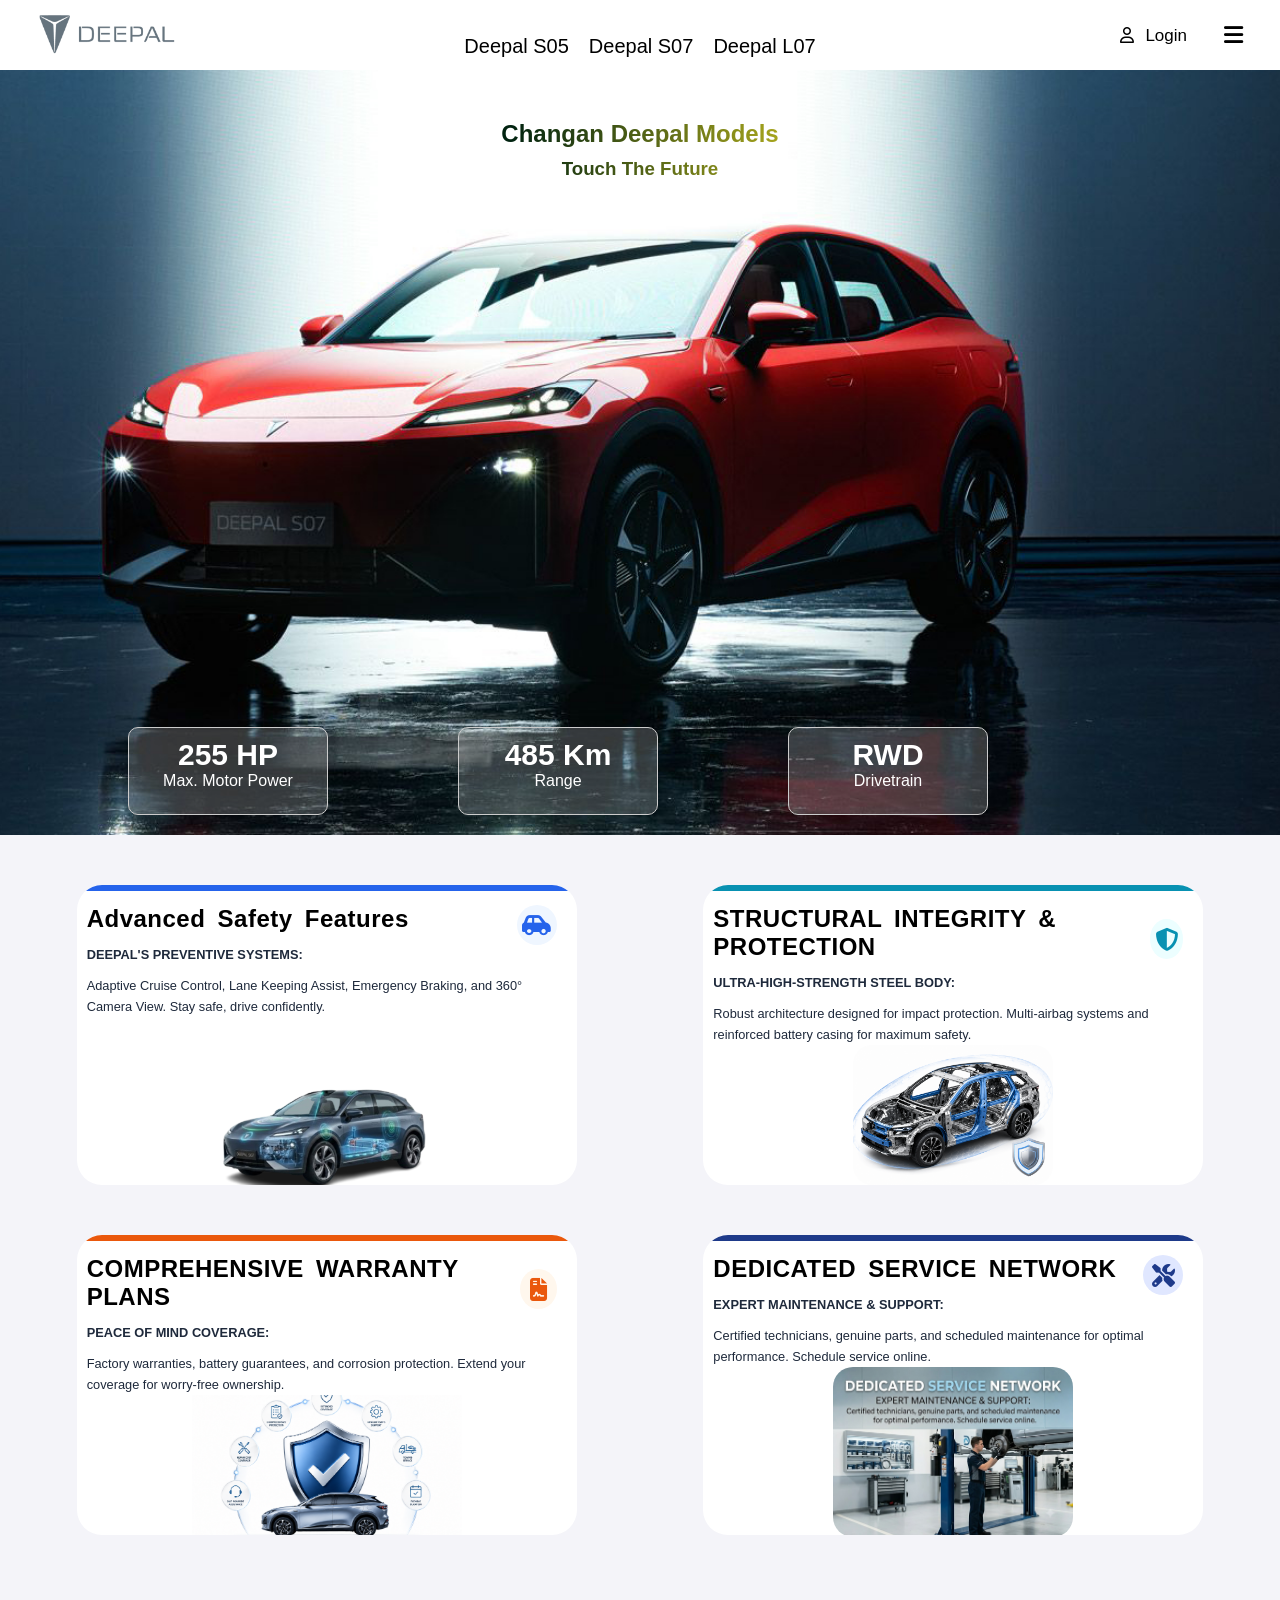
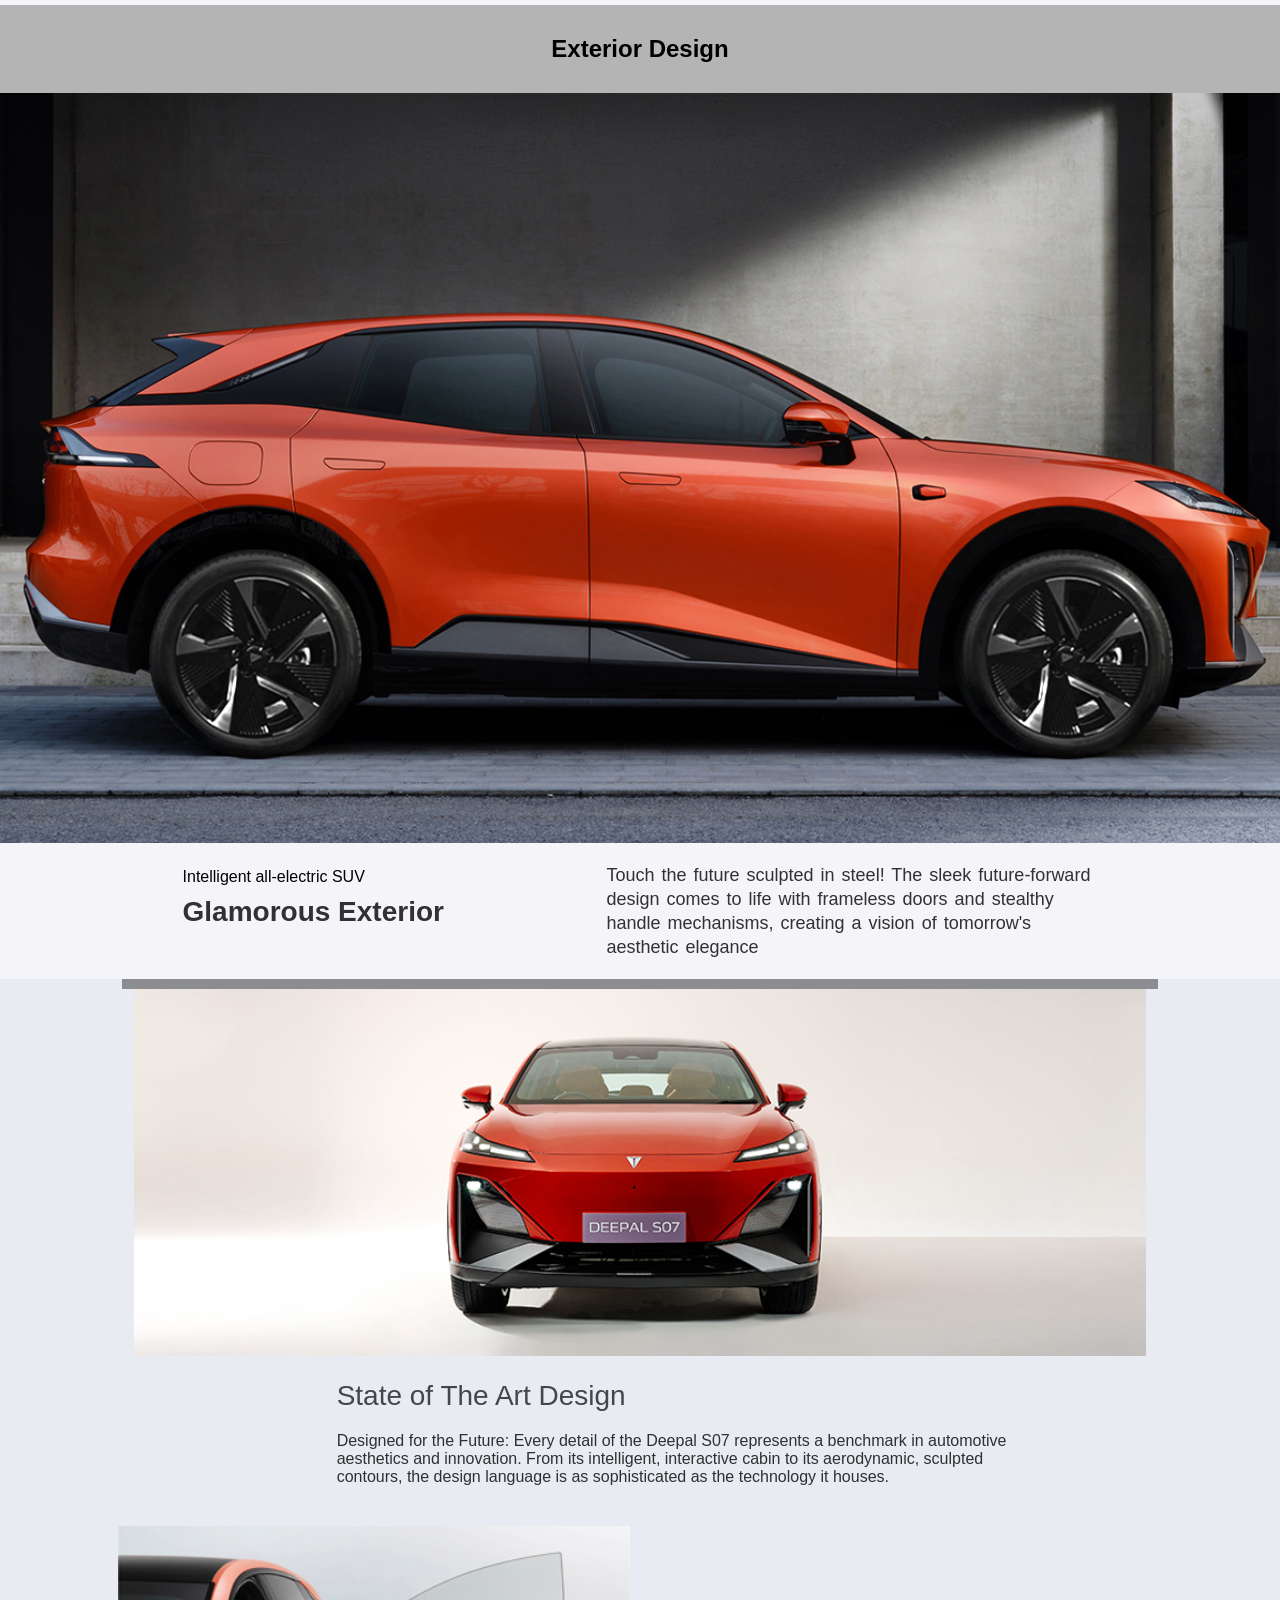
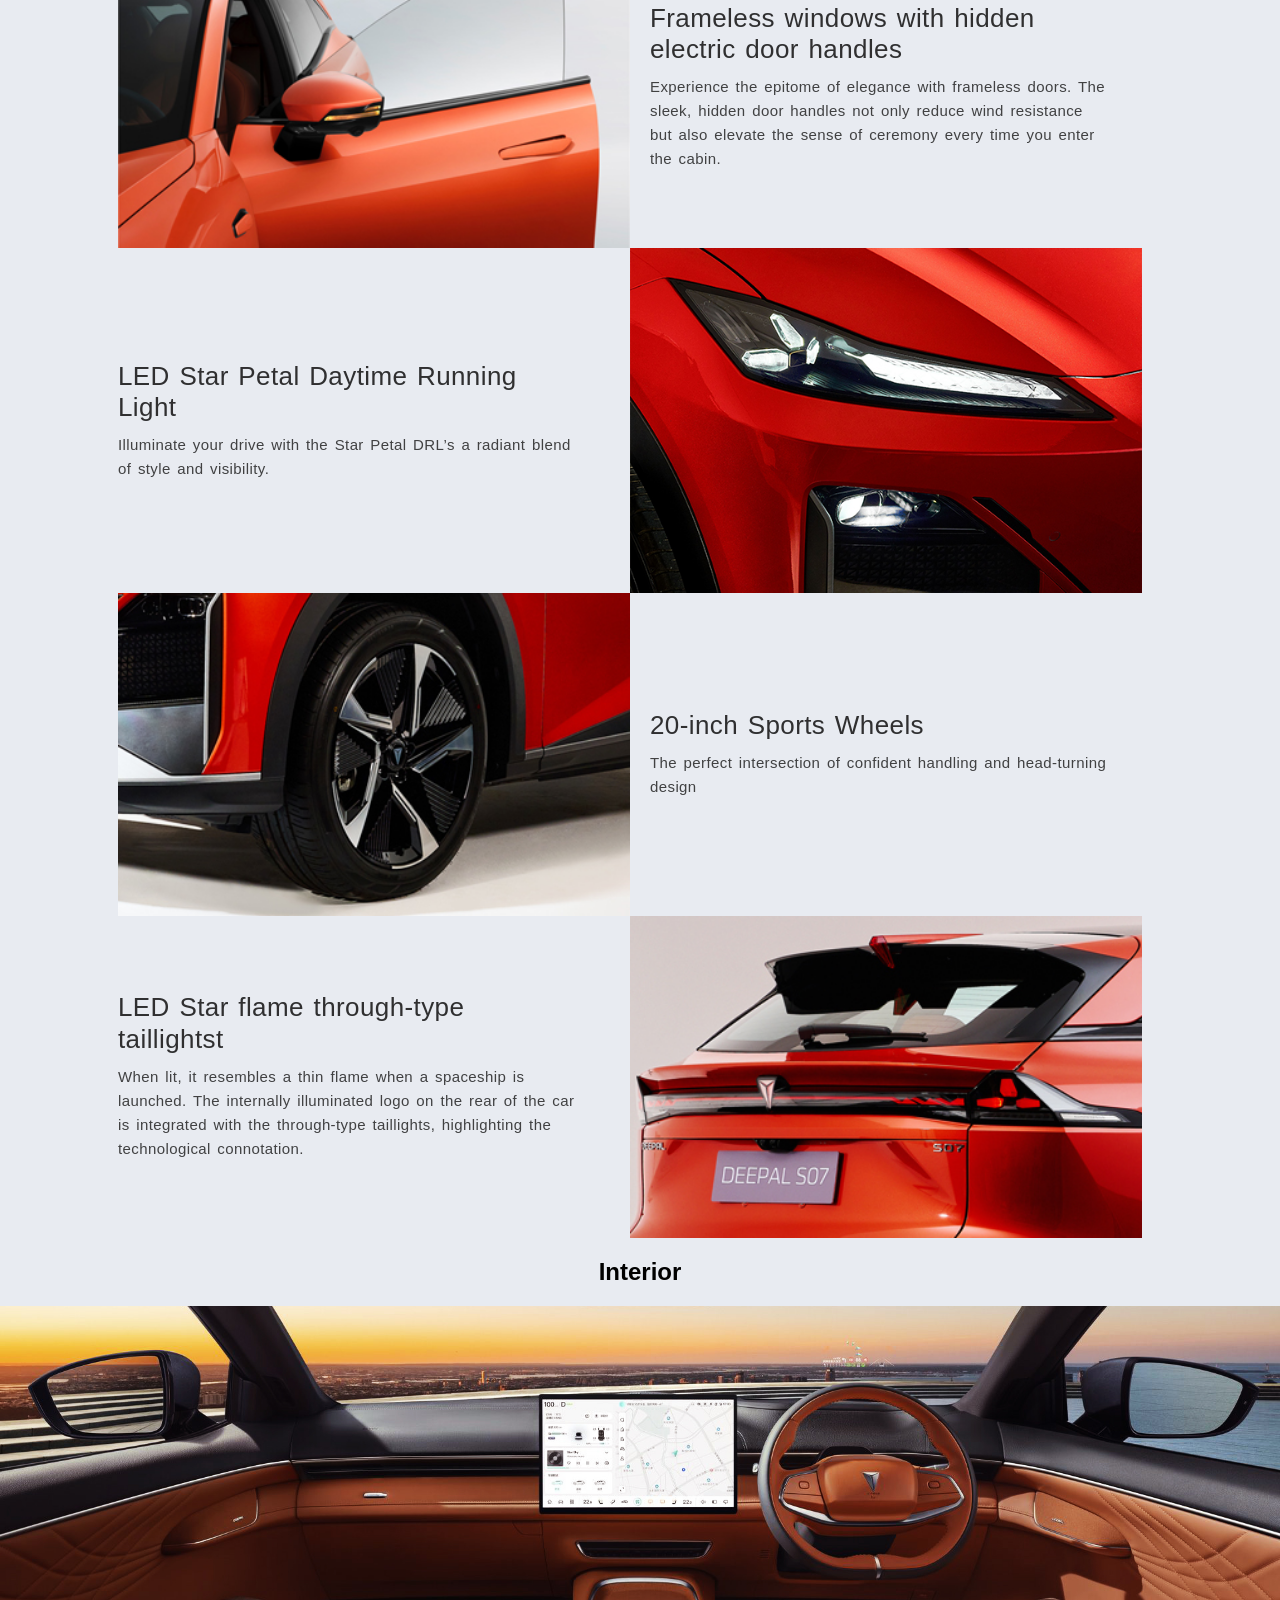
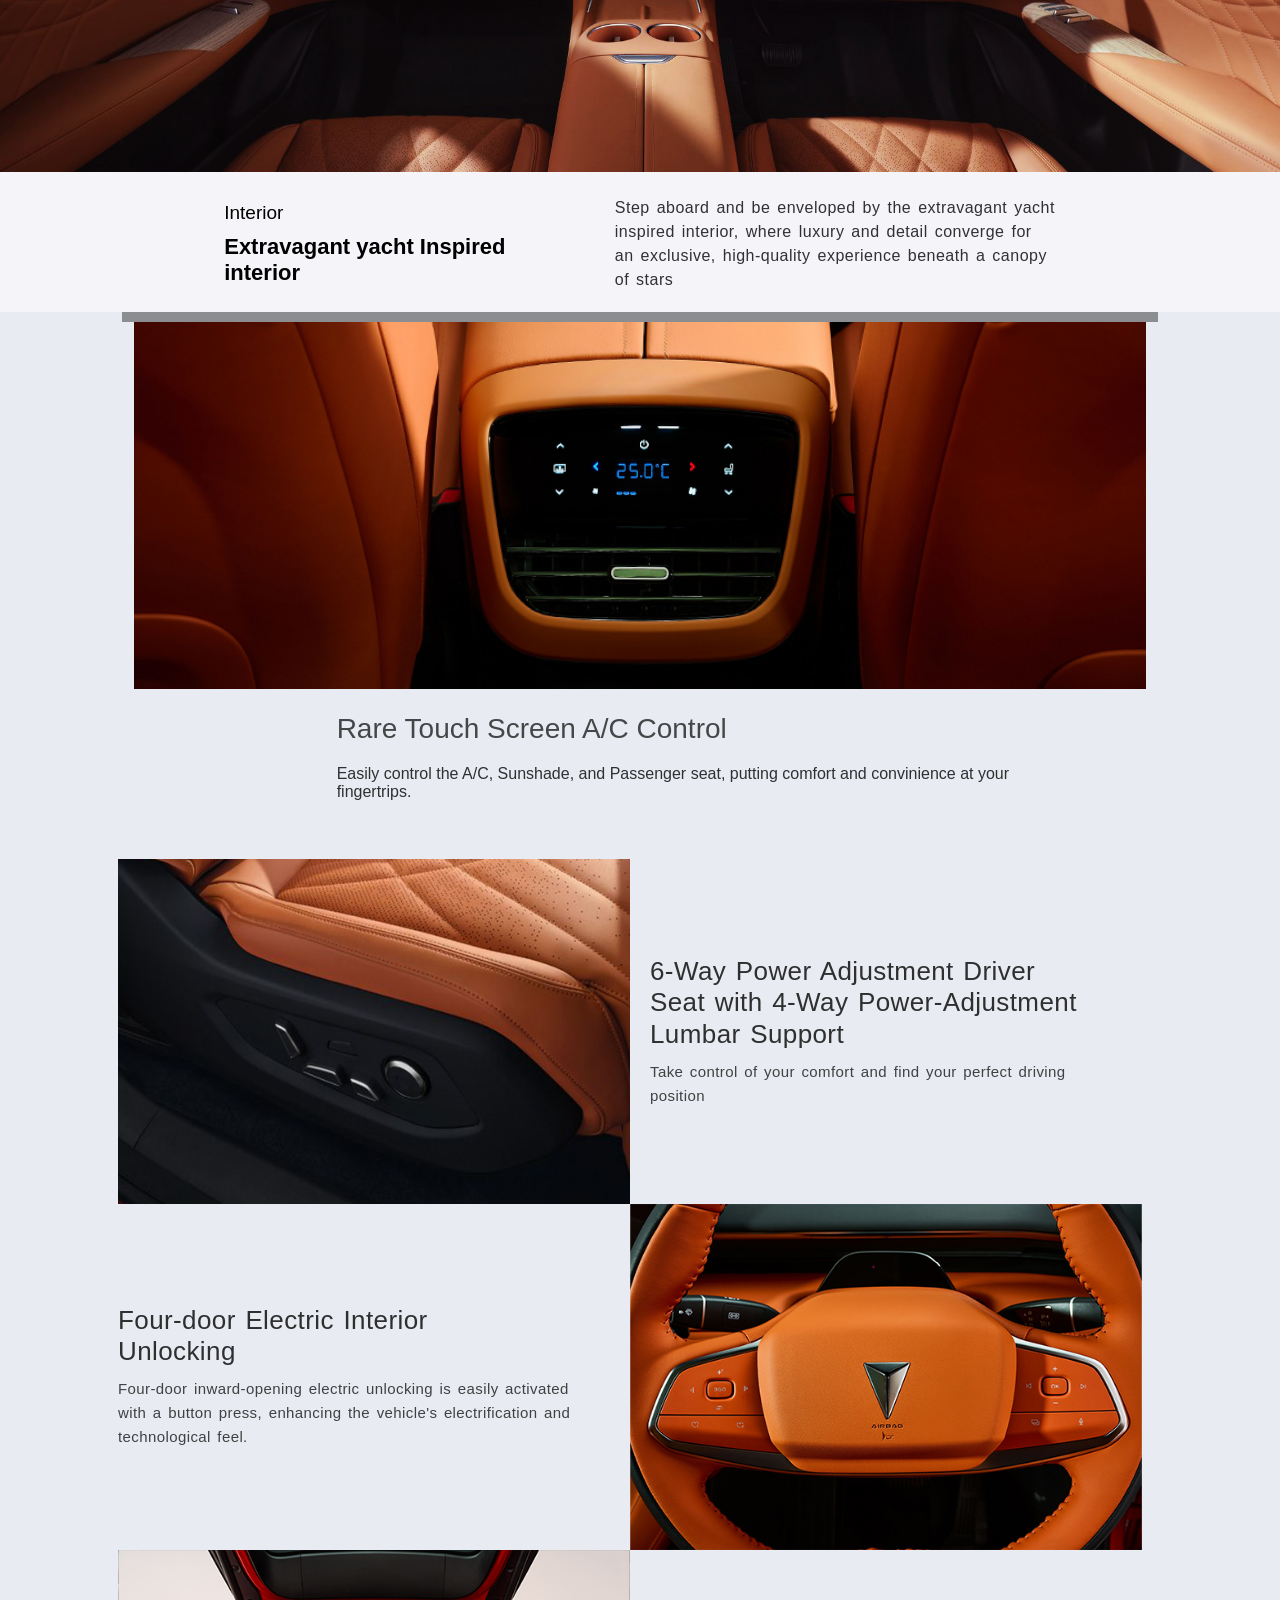
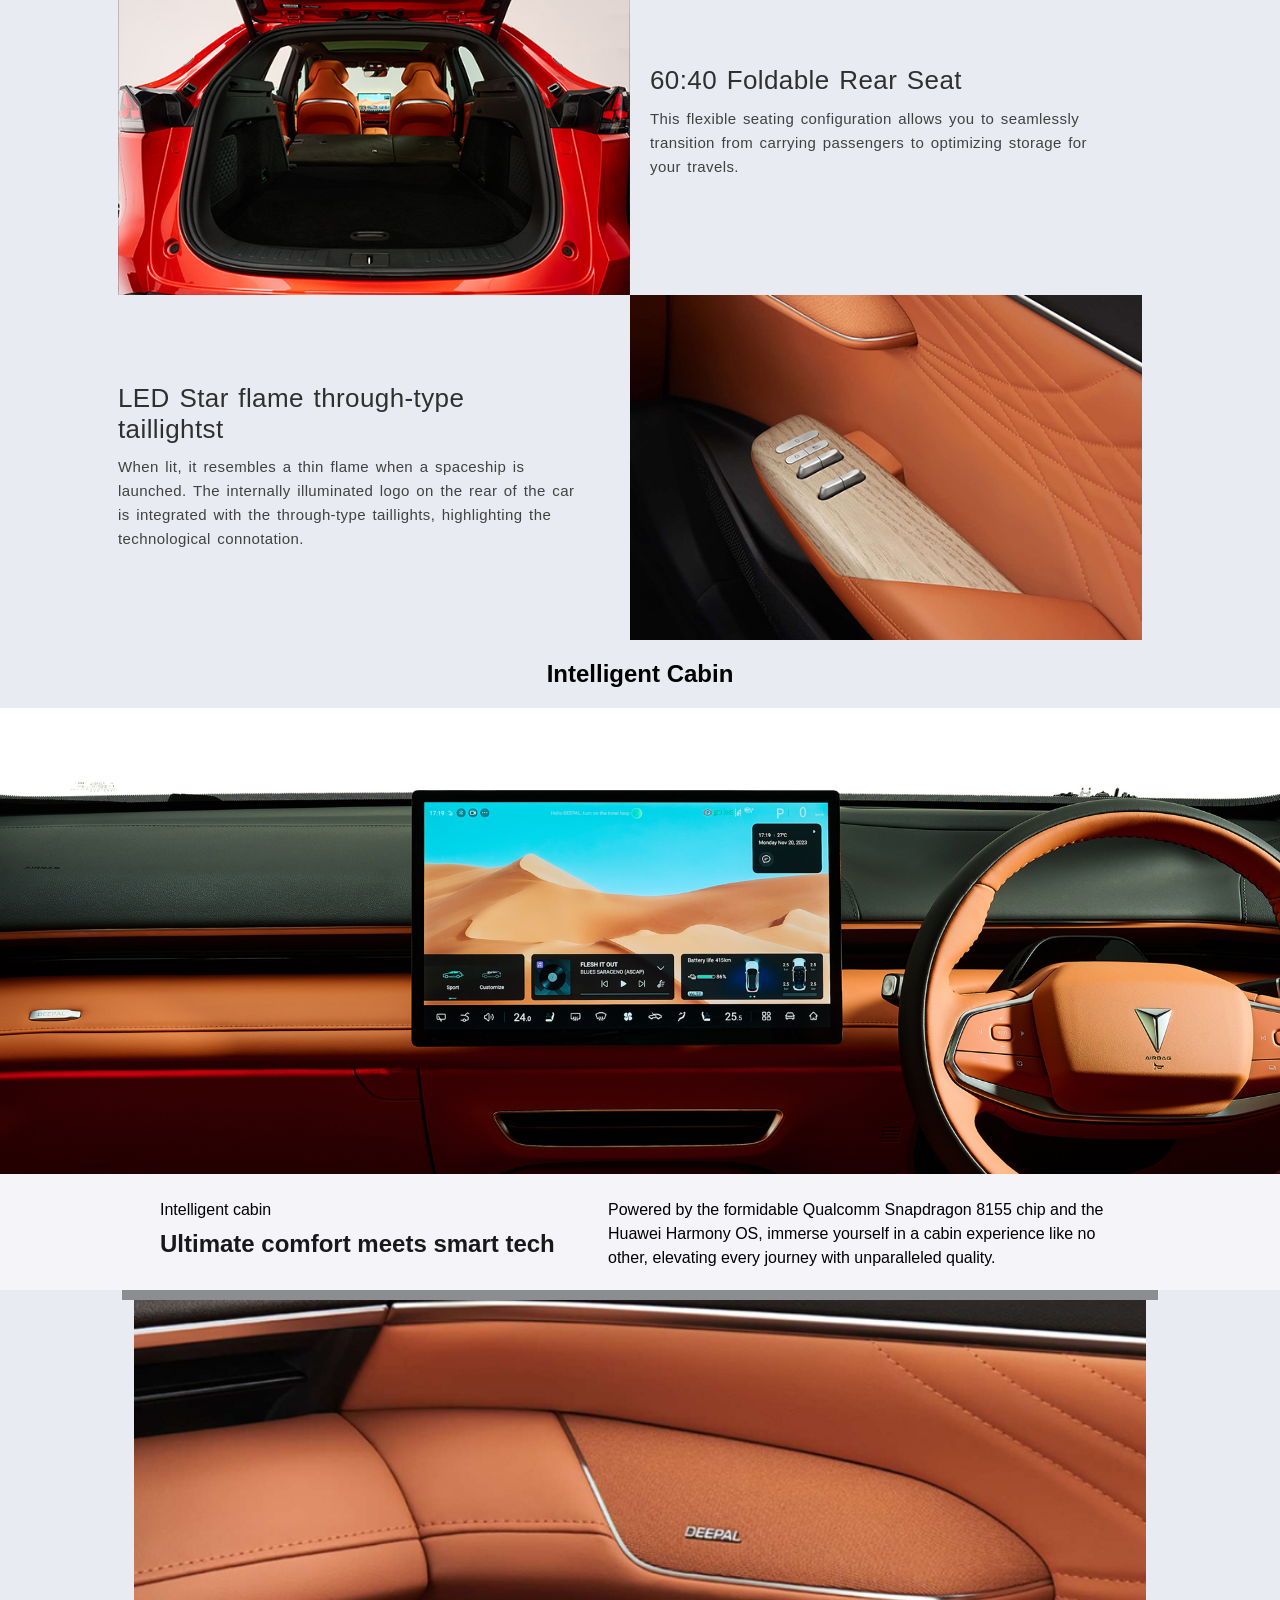
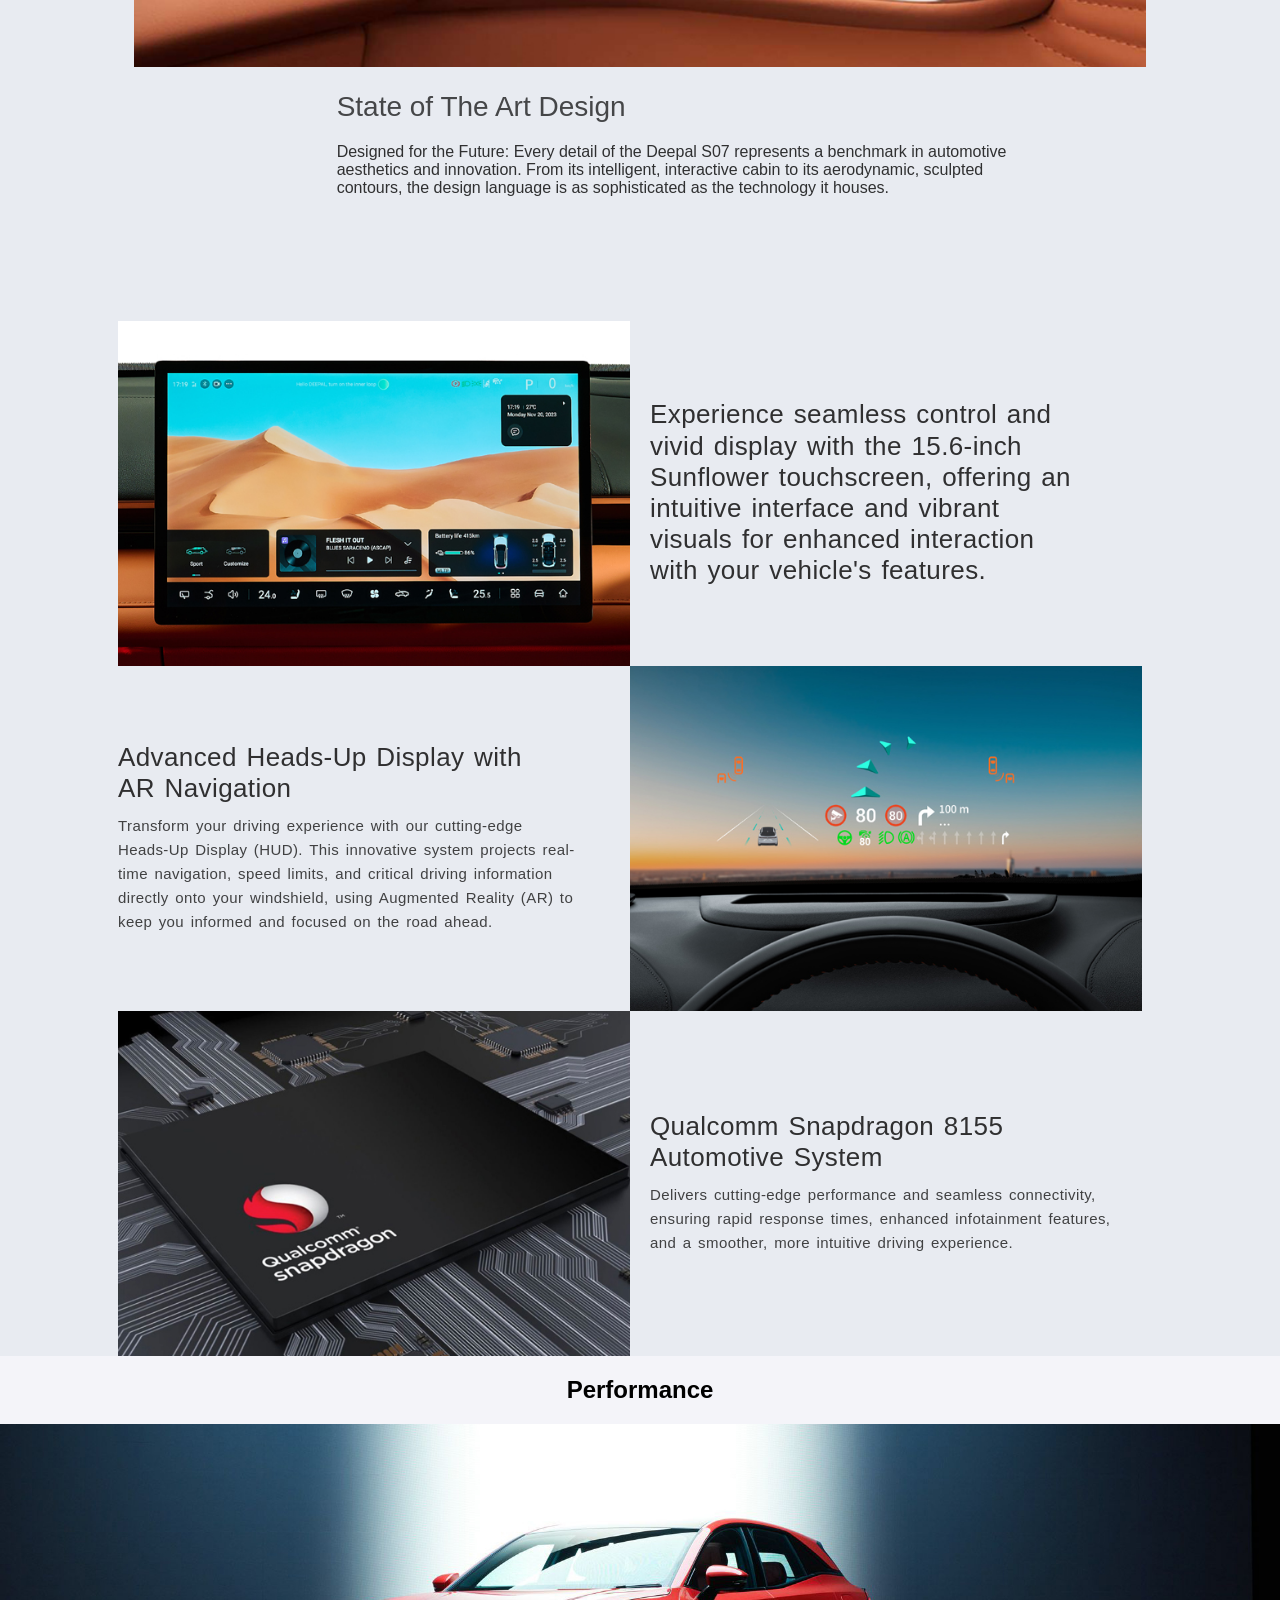
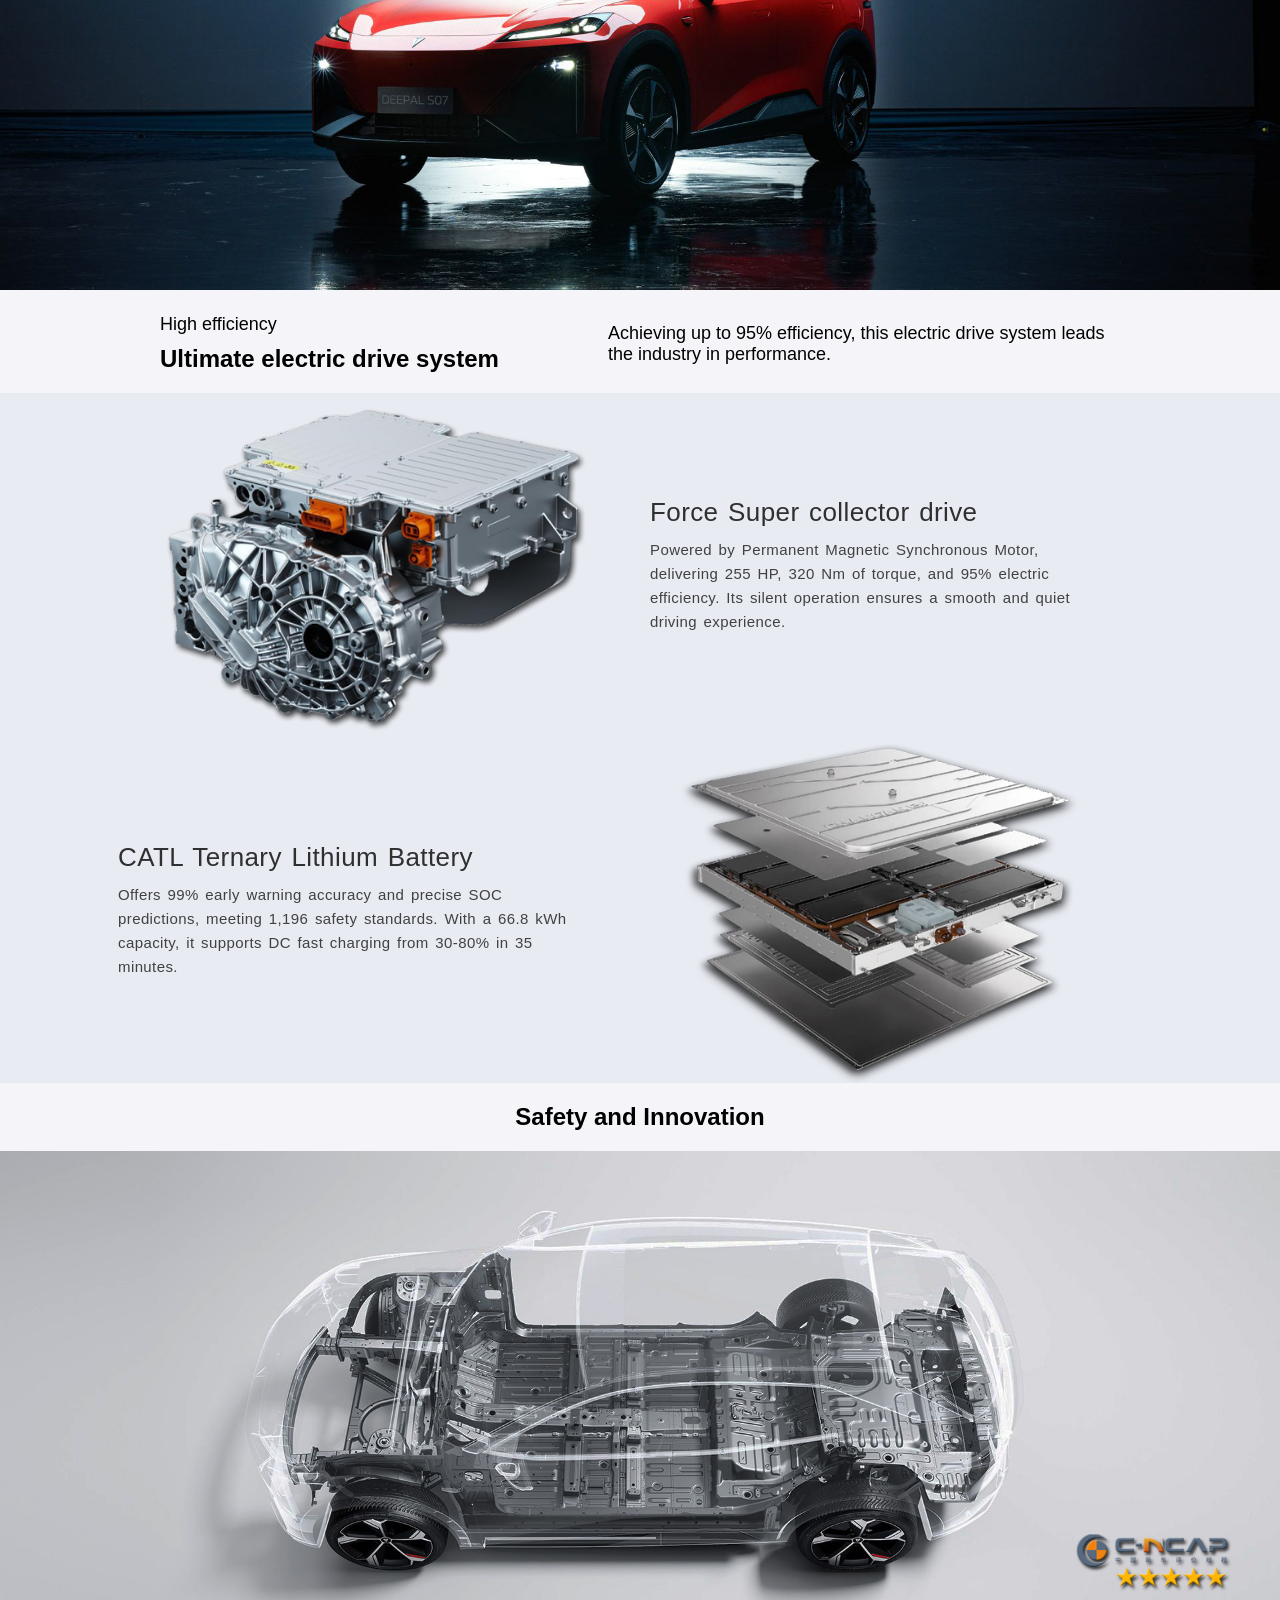
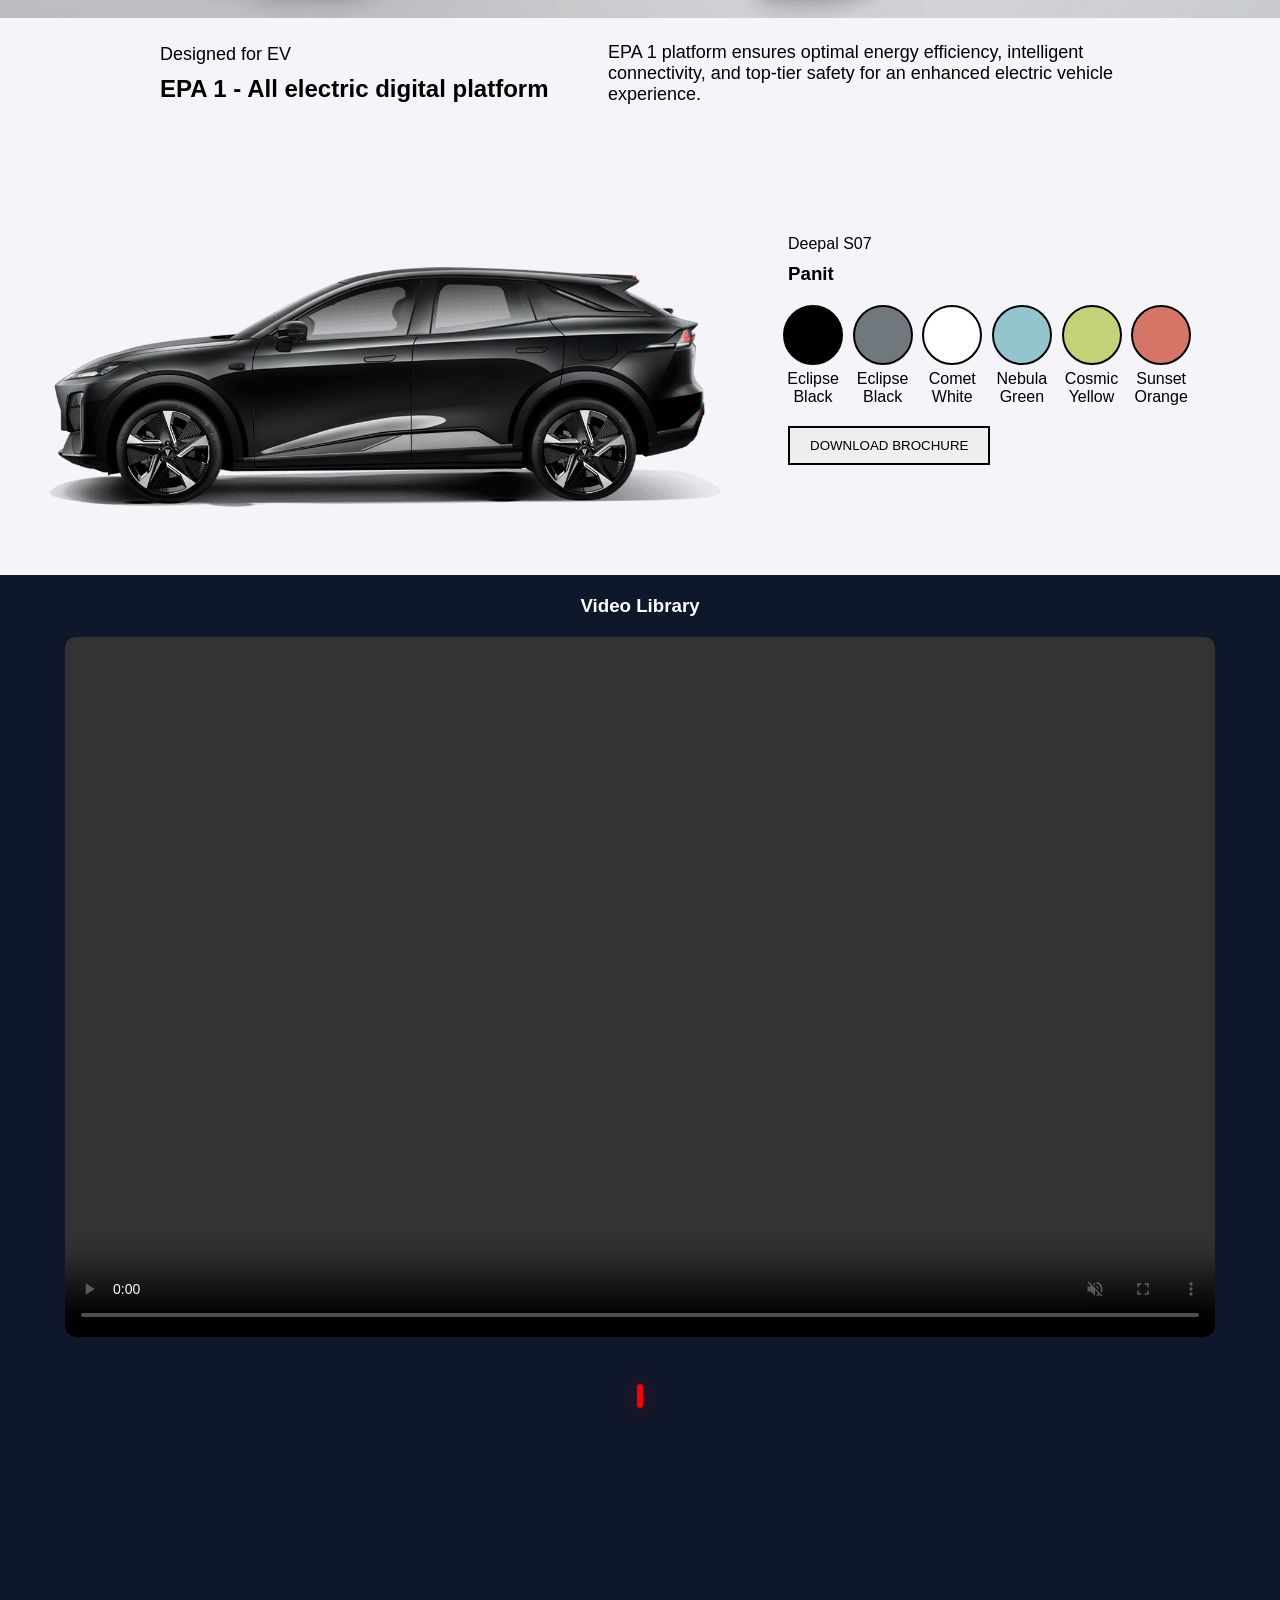
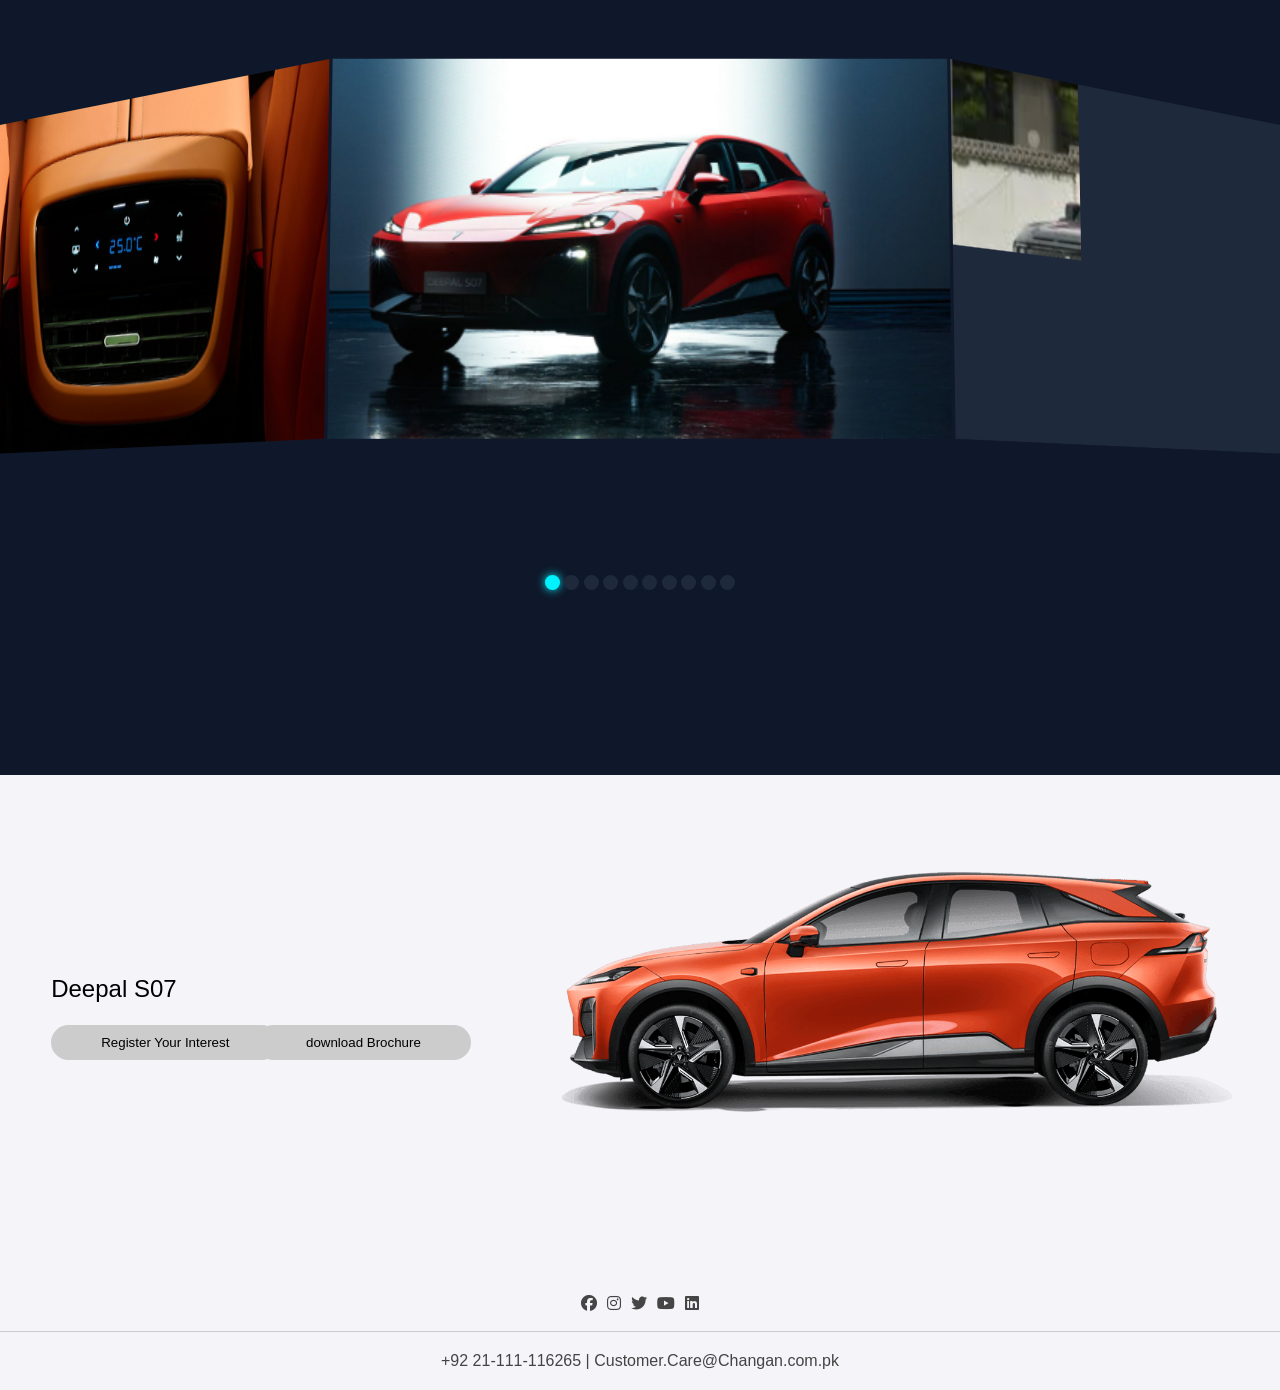
==== commit 6583f38a: "Update car-view.html" ====
--- a/car-view.html
+++ b/car-view.html
@@ -17,8 +17,8 @@
         </div>
 
         <ul class="nav-ul">
-            <li><a href="#">Deepal S05</a></li>
-            <li><a href="#">Deepal S07</a></li>
+            <li><a href="index.html">Deepal S05</a></li>
+            <li><a href="car-view.html">Deepal S07</a></li>
             <li><a href="#">Deepal L07</a></li>
         </ul>
 
@@ -620,4 +620,4 @@
     +92 21-111-116265   |   Customer.Care@Changan.com.pk
   </footer>
 </body>
-</html>+</html>
--- a/car-view.css
+++ b/car-view.css
@@ -938,12 +938,12 @@
     width: 60px;
     text-align: center;
 }
-.color-btn-1{background-color: #000000;}
-.color-btn-2{background-color: #70787d;}
-.color-btn-3{background-color: #ffffff;}
-.color-btn-4{background-color: #93c5ce;}
-.color-btn-5{background-color: #c3d277;}
-.color-btn-6{background-color: #d47566;}
+.color-btn-1{background-color: #000000; cursor:pointer;}
+.color-btn-2{background-color: #70787d; cursor:pointer;}
+.color-btn-3{background-color: #ffffff; cursor:pointer;}
+.color-btn-4{background-color: #93c5ce; cursor:pointer;}
+.color-btn-5{background-color: #c3d277; cursor:pointer;}
+.color-btn-6{background-color: #d47566; cursor:pointer;}
 
 #color1:checked ~ .car-color{
     background-image: url(./black\ car\ image.png);
@@ -984,6 +984,11 @@
 .color-download{
     width: 100%;
     padding-left: 20px;
+}
+.color-download:hover{
+ transform:tranlateY(-4px);
+ background-color: #003124;
+ color:white
 }
 .color-download button{
     text-transform: uppercase;
@@ -1292,4 +1297,4 @@
 
   input{
     display: none;
-  }+  }
